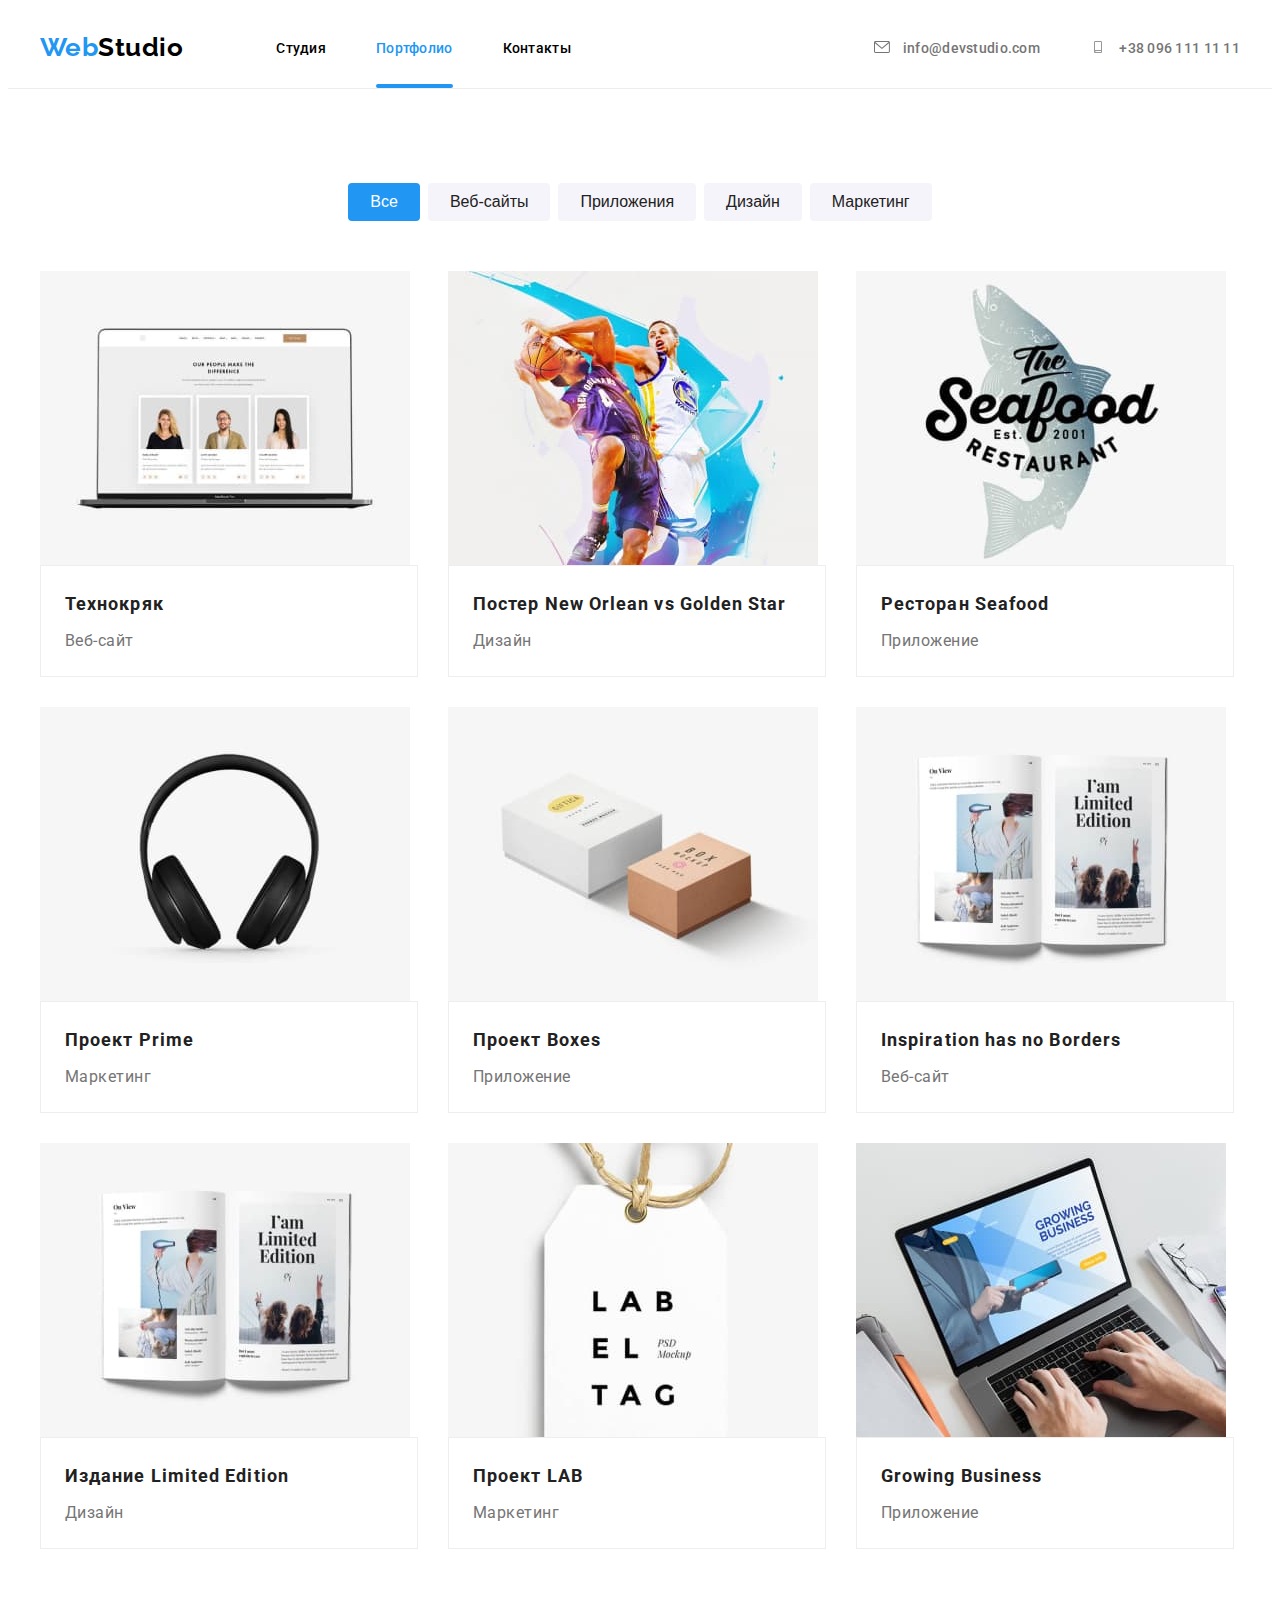
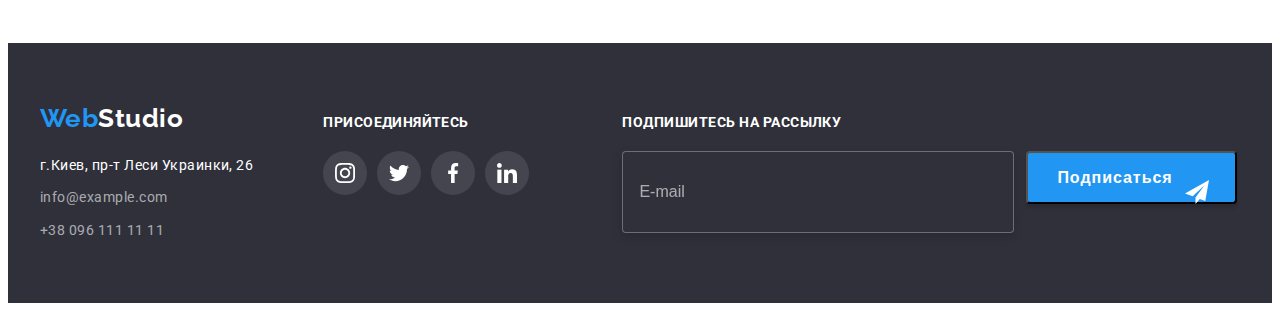
==== portfolio.html @ 76af25b6 "add files" ====
<!DOCTYPE html>
<html lang="ru">

<head>
    <meta charset="UTF-8">
    <meta http-equiv="X-UA-Compatible" content="IE=edge">
    <meta name="viewport" content="width=device-width, initial-scale=1.0">
    <title>Portfolio</title>
    <link rel="stylesheet" href="https://cdnjs.cloudflare.com/ajax/libs/modern-normalize/1.1.0/modern-normalize.min.css"
        integrity="sha512-wpPYUAdjBVSE4KJnH1VR1HeZfpl1ub8YT/NKx4PuQ5NmX2tKuGu6U/JRp5y+Y8XG2tV+wKQpNHVUX03MfMFn9Q=="
        crossorigin="anonymous" referrerpolicy="no-referrer" />
    <link rel="preconnect" href="https://fonts.gstatic.com">
    <link
        href="https://fonts.googleapis.com/css2?family=Raleway:wght@700&family=Roboto:wght@400;500;700;900&display=swap"
        rel="stylesheet">
    <link rel="stylesheet" href="./css/styles.css">
</head>

<body>
    <!--Header-->
    <header class="header-page">
        <div class="container header-container">
            <nav class="navigation">
                <div class="logo-box">
                    <a class="logo link" href="./index.html"><span class="logo-span-1">Web</span><span
                            class="logo-span-2">Studio</span>
                    </a>
                </div>
                <ul class="menu-nav list">
                    <li class="menu-item"><a class="menu-link link" href="./index.html">Студия</a></li>
                    <li class="menu-item"><a class="menu-link current link" href="./portfolio.html">Портфолио</a>
                    </li>
                    <li class="menu-item"><a class="menu-link link" href="">Контакты</a></li>
                </ul>
            </nav>
            <ul class="contact-info list">
                <li>
                    <a class="mail-link link" href="malto:info@devstudio.com">
                        <svg class="icon-contact" width="16" height="12">
                            <use href="./images/icons.svg#icon-envelope"></use>
                        </svg> info@devstudio.com
                    </a>
                </li>
                <li>
                    <a class="tel-link link" href="tel:+380961111111">
                        <svg class="icon-contact" width="16" height="12">
                            <use href="./images/icons.svg#icon-smartphone"></use>
                        </svg> +38 096 111 11 11
                    </a>
                </li>
            </ul>

        </div>

    </header>
    <main>
        <!--Hero-->
        <section class="filtr section">
            <div class="container">
            <h1 class="title-hidden">Заголовок</h1>
            <ul class="filters-list">
                <li class="item-filtr"> <button class="button-01 active" type="button">Все</button></li>
                <li class="item-filtr"> <button class="button-01" type="button">Веб-сайты</button></li>
                <li class="item-filtr"> <button class="button-01" type="button">Приложения</button></li>
                <li class="item-filtr"> <button class="button-01" type="button">Дизайн</button></li>
                <li class="item-filtr"> <button class="button-01" type="button">Маркетинг</button></li>
            </ul>
            
            <h2 class="title-hidden">Наши работы</h2>
            <ul class="box list">
                <li class="box-img shadow">
                    <a href="#" class="box-img-link link">
                        <div class="box-img-title">
                            <img src="./images/portfolio/portfolio-1.jpg" alt="comp" width="370" />
                            <p class="overlay">
                                Технокряк это современная площадка распространения коронавируса. Компании используют эту платформу для цифрового
                                шпионажа и атак на защищённые сервера конкурентов.
                            </p>
                        
                        </div>
                        <div class="works-desc">
                            <h3 class="portfolio-h3">Технокряк</h3>
                            <p class="portfolio-title">Веб-сайт</p>
                        </div>
                    </a>  
                </li>
            
                <li class="box-img shadow">
                    <a href="#" class="box-img-link link">
                        <div class="box-img-title">
                            <img src="./images/portfolio/portfolio-2.jpg" alt="basket" width="370" />
                            <p class="overlay">
                                Технокряк это современная площадка распространения коронавируса. Компании используют эту платформу для
                                цифрового
                                шпионажа и атак на защищённые сервера конкурентов.
                            </p>
                        </div>
                    <div class="works-desc">
                        <h3 class="portfolio-h3">Постер New Orlean vs Golden Star</h3>
                        <p class="portfolio-title">Дизайн</p>
                    </div>   
                </li>
            
                <li class="box-img shadow">
                    <a href="#" class="box-img-link link">
                        <div class="box-img-title">
                            <img src="./images/portfolio/portfolio-3.jpg" alt="fish" width="370" />
                            <p class="overlay">
                                Технокряк это современная площадка распространения коронавируса. Компании используют эту платформу для
                                цифрового
                                шпионажа и атак на защищённые сервера конкурентов.
                            </p>
                        </div>
                    <div class="works-desc">
                        <h3 class="portfolio-h3">Ресторан Seafood</h3>
                        <p class="portfolio-title">Приложение</p>
                    </div>
                </li>
            
                <li class="box-img shadow">
                    <a href="#" class="box-img-link link">
                        <div class="box-img-title">
                            <img src="./images/portfolio/portfolio-4.jpg" alt="naush" width="370" />
                            <p class="overlay">
                                Технокряк это современная площадка распространения коронавируса. Компании используют эту платформу для
                                цифрового
                                шпионажа и атак на защищённые сервера конкурентов.
                            </p>
                        </div>
                    <div class="works-desc">
                        <h3 class="portfolio-h3">Проект Prime</h3>
                        <p class="portfolio-title">Маркетинг</p>
                    </div>
                </li>
            
                <li class="box-img shadow">
                    <a href="#" class="box-img-link link">
                        <div class="box-img-title">
                            <img src="./images/portfolio/portfolio-5.jpg" alt="kub" width="370" />
                            <p class="overlay">
                                Технокряк это современная площадка распространения коронавируса. Компании используют эту платформу для
                                цифрового
                                шпионажа и атак на защищённые сервера конкурентов.
                            </p>
                        </div>
                    <div class="works-desc">
                        <h3 class="portfolio-h3">Проект Boxes</h3>
                        <p class="portfolio-title">Приложение</p>
                    </div>
                </li>
            
                <li class="box-img shadow">
                    <a href="#" class="box-img-link link">
                        <div class="box-img-title">
                            <img src="./images/portfolio/portfolio-6.jpg" alt="monitor" width="370" />
                            <p class="overlay">
                                Технокряк это современная площадка распространения коронавируса. Компании используют эту платформу для
                                цифрового
                                шпионажа и атак на защищённые сервера конкурентов.
                            </p>
                        </div>
                    <div class="works-desc">
                        <h3 class="portfolio-h3">Inspiration has no Borders</h3>
                        <p class="portfolio-title">Веб-сайт</p>
                    </div>
                </li>
            
                <li class="box-img shadow">
                    <a href="#" class="box-img-link link">
                        <div class="box-img-title">
                            <img src="./images/portfolio/portfolio-7.jpg" alt="magaz" width="370" />
                            <p class="overlay">
                                Технокряк это современная площадка распространения коронавируса. Компании используют эту платформу для
                                цифрового
                                шпионажа и атак на защищённые сервера конкурентов.
                            </p>
                        </div>
                    <div class="works-desc">
                        <h3 class="portfolio-h3">Издание Limited Edition</h3>
                        <p class="portfolio-title">Дизайн</p>
                    </div>
                </li>
            
                <li class="box-img shadow">
                    <a href="#" class="box-img-link link">
                        <div class="box-img-title">
                            <img src="./images/portfolio/portfolio-8.jpg" alt="maket" width="370" />
                            <p class="overlay">
                                Технокряк это современная площадка распространения коронавируса. Компании используют эту платформу для
                                цифрового
                                шпионажа и атак на защищённые сервера конкурентов.
                            </p>
                        </div>
                    <div class="works-desc">
                        <h3 class="portfolio-h3">Проект LAB</h3>
                        <p class="portfolio-title">Маркетинг</p>
                    </div>
                </li>
            
                <li class="box-img shadow">
                    <a href="#" class="box-img-link link">
                        <div class="box-img-title">
                            <img src="./images/portfolio/portfolio-9.jpg" alt="lap" width="370" />
                            <p class="overlay">
                                Технокряк это современная площадка распространения коронавируса. Компании используют эту платформу для
                                цифрового
                                шпионажа и атак на защищённые сервера конкурентов.
                            </p>
                        </div>
                    <div class="works-desc">
                        <h3 class="portfolio-h3">Growing Business</h3>
                        <p class="portfolio-title">Приложение</p>
                    </div>
                </li>
            </ul>
            </div>
          
        </section>
    </main>

    <!--FOOTER-->
    <footer class="footer-section">
        <div class="container footer-container">
            <div>
                <a class="logo link item" href="./index.html"><span class="logo-span-1">Web</span><span
                        class="logo-span-2">Studio</span></a>
                <address>
                    <ul class="footer-list list">
                        <li class="footer-info">
                            <a class="footer-google link" href="https://goo.gl/maps/YtjoSNWfrwEWa8k86" target="blank"
                                rel="noopener norefferer">г.Киев, пр-т Леси Украинки, 26</a>
                        </li>
                        <li class="footer-info">
                            <a class="footer-link link" href="malto:info@example.com">info@example.com</a>
                        </li>
                        <li class="footer-info">
                            <a class="footer-link link" href="tel:+380961111111">+38 096 111 11 11</a>
                        </li>
                    </ul>
                </address>
            </div>
            <div class="footer-social">
                <h3 class="footer-title">Присоединяйтесь</h3>
                <ul class="footer-social-list list">
                    <li class="footer-social-item">
                        <a class="footer-social-link" href="#">
                            <svg class="footer-social-icon">
                                <use href="./images/icons.svg#icon-instagram"></use>
                            </svg>
                        </a>
                    </li>
                    <li class="footer-social-item">
                        <a class="footer-social-link" href="#">
                            <svg class="footer-social-icon">
                                <use href="./images/icons.svg#icon-twitter"></use>
                            </svg>
                        </a>
                    </li>
                    <li class="footer-social-item">
                        <a class="footer-social-link" href="#">
                            <svg class="footer-social-icon">
                                <use href="./images/icons.svg#icon-facebook"></use>
                            </svg>
                        </a>
                    </li>
                    <li class="footer-social-item">
                        <a class="footer-social-link" href="#">
                            <svg class="footer-social-icon">
                                <use href="./images/icons.svg#icon-linkedin"></use>
                            </svg>
                        </a>
                    </li>
            
                </ul>
            
            </div>

            <div class="footer-subscribe-form">
                <p class="footer-title-head">Подпишитесь на рассылку</p>
                <form class="subscribe-form">
                    <input class="subscribe-field" type="email" name="subscribe-email" placeholder="E-mail" />
                    <span class="subscribe-box-wrapper">
                        <button type="submit" class="subscribe-button">Подписаться</button>
                        <svg class="subscribe-icon">
                            <use href="./images/icons.svg#icon-send"></use>
                        </svg>
                    </span>
                </form>
            </div>

        </div>
        
    </footer>

</body>

</html>
---- css/styles.css ----
:root {
  --main-color: #000000;
  --second-text-color: #2196f3;
  --title-color: #212121;
  --second-title-color: #ffffff;
  --bg-color: #2f303a;
  --text-about: #757575;
  --card-set-gap: 30px;

  --primary-font-family: Roboto, sans-serif;
}
body {
  letter-spacing: 0.03em;
  font-family: var(--primary-font-family);
}

h1,
h2,
h3,
h4,
h5,
h6,
p {
  margin-top: 0;
  margin-bottom: 0;
}
ul,
ol {
  margin-top: 0;
  margin-bottom: 0;
  padding-left: 0;
}
img {
  display: block;
}
.link {
  text-decoration: none;
}

.list {
  list-style: none;
}
.section {
  padding-top: 94px;
  padding-bottom: 94px;
}
.title-hidden {
  display: none;
}

.visually-hidden {
  position: absolute !important;
  clip: rect(1px 1px 1px 1px); /* IE6, IE7 */
  clip: rect(1px, 1px, 1px, 1px);
  padding: 0 !important;
  border: 0 !important;
  height: 1px !important;
  width: 1px !important;
  overflow: hidden;
}
/*========HEDER======== */
.header-page {
  border-bottom: 1px solid #ececec;
  padding-top: 24px;
  padding-bottom: 25px;
}
.container {
  margin-left: auto;
  margin-right: auto;
  width: 1200px;
  padding-left: 15px;
  padding-right: 15px;
}

.header-container {
  display: flex;
  align-items: center;
}
.navigation {
  display: flex;
  align-items: center;
}
.menu-nav {
  display: flex;
  align-items: center;
  padding: 0;
  margin: 0;
}
.menu-nav .menu-item:not(:last-child) {
  margin-right: 50px;
}

.contact-info {
  display: flex;
  margin-left: auto;
  align-items: center;
}
.logo-box {
  margin-right: 93px;
}
.logo {
  display: block;

  font-family: Raleway;
  font-style: normal;
  font-weight: bold;
  font-size: 26px;
  line-height: 1.19;
  color: var(--second-text-color);
}
.logo-span-1 {
  color: var(--second-text-color);
}
.logo-span-2 {
  color: var(--main-color);
}
.footer-section .logo-span-2 {
  color: var(--second-title-color);
  margin-bottom: 20px;
}
.menu-link {
  position: relative;
  font-weight: 500;
  font-size: 14px;
  line-height: 1.14;
  letter-spacing: 0.02em;
  color: var(--main-color);
  padding: 32px 0;

  transition-property: color;
  transition-duration: 250ms;
  transition-timing-function: cubic-bezier(0.4, 0, 0.2, 1);
}
.menu-link::after {
  content: '';
  position: absolute;
  display: block;
  width: 100%;
  height: 4px;
  bottom: 0;
  border-radius: 2px;
  background-color: var(--second-text-color);
  transform: scaleX(0);
}
.current {
  color: var(--second-text-color);
}
.menu-link.current::after {
  transform: scaleX(1);
}

.menu-link:hover::after,
.menu-link:focus::after {
  transform: scaleX(1);
}
.menu-link:hover,
.menu-link:focus {
  color: var(--second-text-color);
}

.mail-link {
  margin-left: auto;
  margin-right: 50px;

  font-weight: 500;
  font-size: 14px;
  line-height: 1.14;
  letter-spacing: 0.02em;
  color: var(--text-about);

  transition-property: color;
  transition-duration: 250ms;
  transition-timing-function: cubic-bezier(0.4, 0, 0.2, 1);
}

.mail-link:hover,
.mail-link:focus {
  color: var(--second-text-color);
}

.tel-link {
  font-weight: 500;
  font-size: 14px;
  line-height: 1.14;
  letter-spacing: 0.02em;
  color: var(--text-about);

  transition-property: color;
  transition-duration: 250ms;
  transition-timing-function: cubic-bezier(0.4, 0, 0.2, 1);
}

.tel-link:hover,
.tel-link:focus {
  color: var(--second-text-color);
}
.icon-contact {
  margin-right: 10px;
  fill: var(--text-about);

  transition-property: fill;
  transition-duration: 250ms;
  transition-timing-function: cubic-bezier(0.4, 0, 0.2, 1);
}

.mail-link:hover .icon-contact,
.mail-link:focus .icon-contact {
  fill: var(--second-text-color);
}
.tel-link:hover .icon-contact,
.tel-link:focus .icon-contact {
  fill: var(--second-text-color);
}
/*===========HERO========== */
.hero-background {
  background-position: center;
  background-size: cover;
  max-width: 1600px;
  align-items: center;
  text-align: center;
  margin: 0 auto;
  padding-top: 200px;
  padding-bottom: 200px;

  background: var(--bg-color);

  background-image: linear-gradient(rgba(47, 48, 58, 0.4), rgba(47, 48, 58, 0.4)),
    url('../images/hero/bg.jpg');
}

.main-title {
  margin-top: 0;
  margin-bottom: 30px;

  color: var(--second-title-color);
  text-transform: uppercase;
  font-size: 44px;
  font-weight: 900;
  letter-spacing: 0.06em;
  line-height: 1.36;
}

.modal-btn {
  font-style: normal;
  font-weight: bold;
  font-size: 16px;
  line-height: 1.63;
  cursor: pointer;
  color: var(--second-title-color);
  background-color: var(--second-text-color);
  border-radius: 4px;
  border: 0px;
  font-weight: 500;
  padding: 10px 32px;
  border-width: 1px;

  transition-property: background-color;
  transition-duration: 250ms;
  transition-timing-function: cubic-bezier(0.4, 0, 0.2, 1);
}

.modal-btn:hover,
.modal-btn:focus {
  background-color: #188ce8;
}
/*===========END==HERO========== */

/*======ABOUT=US=====*/
.advantages-section {
  line-height: 1.71;
  margin-bottom: 0px;
  padding-bottom: 47px;
}

.advantage-list {
  display: flex;
}
.advantage-item {
  margin-right: 30px;
  flex-basis: calc((100% - 90px) / 4);
}
.advantag-item:last-child {
  margin-right: 0px;
}
.advantage-box {
  width: 270px;
  height: 120px;
  display: flex;
  justify-content: center;
  align-items: center;
  margin-bottom: 30px;
  background-color: #f5f4fa;
}
.advantage-icon {
  width: 70px;
  height: 70px;
}

.advantage-01 {
  margin-bottom: 10px;

  font-style: normal;
  font-weight: bold;
  font-size: 14px;
  line-height: 1.14;
  text-transform: uppercase;
  color: var(--title-color);
}
.advantage-001 {
  font-style: normal;
  font-weight: normal;
  font-size: 14px;
  line-height: 1.71;
  color: var(--text-about);
}
/*======END ABOUT US=====*/
/*======WHAT WE DO====*/
.workplace {
  text-align: center;
  padding-top: 47px;
}
.title-desc {
  margin-top: 0;
  margin-bottom: 50px;

  font-style: normal;
  font-weight: bold;
  font-size: 36px;
  line-height: 1.16;
  text-align: center;
  color: var(--title-color);
}
.work-list {
  display: flex;
  flex-wrap: wrap;
  margin-right: calc(-1 * var(--card-set-gap));
}
.what-we-do-item {
  flex-basis: calc(100% / 3 - var(--card-set-gap));
  margin-right: var(--card-set-gap);
}
.what-we-do-item:not(:last-of-type) {
  margin-right: 30px;
}
.images {
  display: block;
}
.work-pictures {
  position: relative;
}
.pictures-title {
  position: absolute;
  bottom: 0;
  left: 0;
  right: 0;
  padding: 27px 0px;

  text-transform: uppercase;
  font-size: 14px;
  font-weight: 700;
  line-height: 1.14;
  letter-spacing: 0.03em;
  text-align: center;
  color: var(--second-title-color);
  background-color: rgba(47, 48, 58, 0.8);
}

/*====== END WHAT WE DO ====*/
/*====== TEAM ======*/
.team {
  font-size: 16px;
  line-height: 1.19;
  text-align: center;

  background-color: #f5f4fa;
}
.regular-title {
  display: flex;
  flex-wrap: wrap;
  margin-left: -30px;
  margin-top: -30px;
}
.frame {
  margin-left: 30px;
  margin-top: 30px;
  flex-basis: calc((100% - 120px) / 4);

  box-shadow: 0px 1px 3px rgba(0, 0, 0, 0.12), 0px 1px 1px rgba(0, 0, 0, 0.14),
    0px 2px 1px rgba(0, 0, 0, 0.2);
  border-radius: 0px 0px 4px 4px;
  background-color: var(--second-title-color);
}
.person {
  padding-top: 30px;
  padding-bottom: 30px;

  color: var(--text-about);

  padding-left: 32px;
  padding-right: 32px;
}
.name-person {
  font-style: normal;
  font-weight: 500;
  font-size: 16px;
  line-height: 1.18;
  color: var(--title-color);
  margin-bottom: 10px;
}
.about-person {
  font-style: normal;
  font-weight: normal;
  font-size: 16px;
  line-height: 1.18;
  color: var(--text-about);

  margin-bottom: 16px;
}
.social-list {
  display: flex;
  justify-content: space-between;
}
.social-list-icon {
  width: 20px;
  height: 20px;
  fill: #afb1b8;

  transition-property: fill;
  transition-duration: 250ms;
  transition-timing-function: cubic-bezier(0.4, 0, 0.2, 1);
}
.social-list-link {
  display: flex;
  align-items: center;
  justify-content: center;
  width: 44px;
  height: 44px;
  border-radius: 50%;
  background-color: var(--second-title-color);

  transition-property: fill, background-color;
  transition-duration: 250ms;
  transition-timing-function: cubic-bezier(0.4, 0, 0.2, 1);
}

.social-list-link:hover,
.social-list-link:focus {
  fill: var(--second-text-color);
  background-color: var(--second-text-color);
}
.social-list-link:focus .social-list-icon,
.social-list-link:hover .social-list-icon {
  fill: var(--second-title-color);
}
/*=====CLIENTS=======*/

.cliens-section {
  text-align: center;
  margin-bottom: 50px;
}
.clients-list {
  display: flex;
  justify-content: space-between;
}
.clients-link {
  display: flex;
  justify-content: center;
  align-items: center;
  width: 170px;
  height: 92px;

  border: 1px solid #afb1b8;
  border-radius: 4px;

  transition-property: border-color;
  transition-duration: 250ms;
  transition-timing-function: cubic-bezier(0.4, 0, 0.2, 1);
}
.clients-icon {
  fill: #afb1b8;
  transition-property: fill;
  transition-duration: 250ms;
  transition-timing-function: cubic-bezier(0.4, 0, 0.2, 1);
}
.clients-link:focus,
.clients-link:hover {
  border-color: var(--second-text-color);
}

.clients-link:hover .clients-icon,
.clients-link:focus .clients-icon {
  fill: var(--second-text-color);
}
/*======== FOOTER ========*/

.footer-section {
  background: var(--bg-color);
  padding-top: 60px;
  padding-bottom: 60px;
}
.footer-info:not(:last-child) {
  margin-bottom: 9px;
}
.item {
  margin-bottom: 20px;
}
.footer-google {
  font-style: normal;
  font-weight: normal;
  font-size: 14px;
  line-height: 1.71;
  color: var(--second-title-color);
  text-decoration: none;
}
.footer-link {
  font-style: normal;
  font-weight: normal;
  font-size: 14px;
  line-height: 1.71;
  text-decoration: none;
  color: rgba(255, 255, 255, 0.6);
  text-decoration: none;
}
.footer-container {
  display: flex;
  justify-content: flex-start;
}
.footer-social {
  margin-left: 70px;
  padding-top: 12px;
}
.footer-title {
  color: var(--second-title-color);
  letter-spacing: 0.03em;
  text-transform: uppercase;
  font-weight: 700;
  font-size: 14px;
  line-height: 1.14;

  margin-bottom: 20px;
}
.footer-social-list {
  display: flex;
  justify-content: space-between;
}
.footer-social-item:not(:last-child) {
  margin-right: 10px;
}
.footer-social-link {
  display: flex;
  align-items: center;
  justify-content: center;

  width: 44px;
  height: 44px;

  background-color: rgba(255, 255, 255, 0.1);
  border-radius: 100%;

  transition-property: background-color;
  transition-duration: 250ms;
  transition-timing-function: cubic-bezier(0.4, 0, 0.2, 1);
}
.footer-social-icon {
  width: 20px;
  height: 20px;
  fill: var(--second-title-color);
}
.footer-social-link:focus,
.footer-social-link:hover {
  background-color: var(--second-text-color);
}
/*======= END FOOTER =====*/

/*=========== HERO ========= */
ul {
  list-style: none;
}
li {
  list-style: none;
}
.container {
  width: 1200px;
  padding-left: 15px;
  padding-right: 15px;
  margin-left: auto;
  margin-right: auto;
}

/* =========== FILTER =========== */
.filters-list {
  display: flex;
  justify-content: center;
  margin-bottom: 50px;
}

.item-filtr:not(:last-child) {
  margin-right: 8px;
}

.button-01 {
  padding: 6px 22px;

  background-color: #f5f4fa;
  border-radius: 4px;
  border: 0px;

  font-style: normal;
  font-weight: 500;
  font-size: 16px;
  line-height: 1.62;
  color: var(--title-color);
  cursor: pointer;

  transition-property: color, background-color, box-shadow;
  transition-duration: 250ms;
  transition-timing-function: cubic-bezier(0.4, 0, 0.2, 1);
}
.active {
  background: var(--second-text-color);
  color: var(--second-title-color);
}
.button-01:hover,
.button-01:focus {
  color: var(--second-title-color);
  background-color: var(--second-text-color);

  box-shadow: 0px 2px 2px 0 rgba(0, 0, 0, 0.12), 0px 1px 2px 0 rgba(0, 0, 0, 0.08),
    0px 3px 1px 0 rgba(0, 0, 0, 0.1);
}
.box {
  display: flex;
  flex-wrap: wrap;

  padding-left: 0px;
  margin-left: -30px;
  margin-top: -30px;
}

.box-img {
  margin-left: 30px;
  margin-top: 30px;
  flex-basis: calc((100% - 96px) / 3);
  /*top: 262px;*/
  background: url(portfolio1.jpg);
}

.box-img-link {
  display: block;
}

.box-img-title {
  position: relative;
  overflow: hidden;
}

.box-img-link:hover .overlay,
.box-img-link:focus .overlay {
  transform: translateY(0%);
}
.overlay {
  position: absolute;
  top: 0;
  left: 0;
  width: 100%;
  height: 100%;
  font-size: 18px;
  line-height: 28px;
  background-color: var(--second-text-color);
  color: var(--second-title-color);
  padding: 63px 24px;

  transform: translateY(100%);
  transition-property: transform;
  transition-duration: 250ms;
  transition-timing-function: cubic-bezier(0.4, 0, 0.2, 1);
}
.shadow:hover,
.shadow:focus {
  box-shadow: 1px 4px 6px 0 rgba(0, 0, 0, 0.16), 0 4px 4px 0 rgba(0, 0, 0, 0.06),
    0 1px 1px 0 rgba(0, 0, 0, 0.12);
}
.works-desc {
  padding: 20px 24px;
  border: 1px solid #eeeeee;
}
.portfolio-h3 {
  margin-bottom: 4px;

  font-style: normal;
  font-weight: bold;
  font-size: 18px;
  line-height: 2;
  letter-spacing: 0.06em;
  color: var(--title-color);
}
.portfolio-title {
  font-style: normal;
  font-weight: normal;
  font-size: 16px;
  line-height: 1.87;
  color: var(--text-about);
}
/* ====== MODAL ====*/
.backdrop {
  position: fixed;
  top: 0;
  left: 0;
  width: 100vw;
  height: 100vh;
  background-color: rgba(0, 0, 0, 0.2);
  transition: opacity 250ms linear, visibility 250ms linear;
}
.modal {
  position: absolute;
  left: 50%;
  top: 50%;
  width: 528px;
  height: 580px;
  padding: 40px;
  background-color: var(--second-title-color);
  transform: translate(-50%, -50%);

  border-radius: 4px;
  box-shadow: 1px 4px 6px 0 rgba(0, 0, 0, 0.16), 0 4px 4px 0 rgba(0, 0, 0, 0.06),
    0 1px 1px 0 rgba(0, 0, 0, 0.12);
}
.close-btn {
  position: absolute;
  top: 8px;
  right: 8px;
  width: 30px;
  height: 30px;
  border-radius: 50%;
  border: 1px solid rgba(0, 0, 0, 0.1);
  background-color: transparent;
  box-shadow: 0 4px 4px 0 rgba(0, 0, 0, 0.25);
  cursor: pointer;
  padding: 0px;

  transition-property: border-color, box-shadow;
  transition-duration: 250ms;
  transition-timing-function: cubic-bezier(0.4, 0, 0.2, 1);
}
.close-btn:hover {
  border-color: var(--title-color);
  box-shadow: 0 0px 0px 0 rgba(0, 0, 0, 0);
}
.is-hidden {
  opacity: 0;
  visibility: hidden;
  pointer-events: none;
}

/* ====== MODAL FORMS ====*/
.modal-form {
  display: flex;
  flex-direction: column;
}
.modal-for-head {
  font-size: 20px;
  font-weight: 700;
  text-align: center;
  margin-bottom: 12px;
}
.modal-form-field {
  position: relative;
  font-size: 12px;
  font-weight: 400;
  margin-bottom: 10px;
}
.modal-form-wrapper {
  display: block;
  position: relative;
  margin-top: 4px;
}
.modal-form-input {
  width: 100%;
  height: 40px;
  border: 1px solid rgba(33, 33, 33, 0.2);
  border-radius: 4px;
  padding-left: 42px;

  transition-property: border-color;
  transition-duration: 250ms;
  transition-timing-function: cubic-bezier(0.4, 0, 0.2, 1);
}
.modal-form-input:focus {
  outline: none;
  border-color: var(--second-text-color);
}
.modal-form-icon {
  position: absolute;
  display: block;
  top: 50%;
  transform: translateY(-50%);
  left: 12px;
  width: 18px;
  height: 18px;
  background-color: var(--second-title-color);

  transition-property: fill;
  transition-duration: 250ms;
  transition-timing-function: cubic-bezier(0.4, 0, 0.2, 1);
}
.modal-form-input:focus + .modal-form-icon {
  fill: var(--second-text-color);
}
.modal-form-message {
  width: 100%;
  height: 120px;
  margin-top: 4px;
  border: 1px solid rgba(33, 33, 33, 0.2);
  border-radius: 4px;
  padding: 12px 16px;
  resize: none;

  transition: border-color 250ms cubic-bezier(0.4, 0, 0.2, 1);
}
.modal-form-message:focus {
  outline: none;
  border-color: var(--second-text-color);
}
.modal-form-message::placeholder {
  color: rgba(117, 117, 117, 0.5);
}
.modal-form-checkbox-label {
  display: flex;
  align-items: center;
  font-size: 14px;
  line-height: 24px;
  letter-spacing: 0.03em;
  color: var(--text-about);
  margin-bottom: 30px;
}

.modal-form-checkbox-label::before {
  display: block;
  content: '';
  width: 16px;
  height: 15px;
  border-radius: 2px;
  border: 1px solid;
  cursor: pointer;
  margin-right: 7px;
}
.modal-form-checkbox:checked + .modal-form-checkbox-label::before {
  background-image: url('../images/checkbox/icon_check.jpg');
  background-position: 50% 50%;
}
.modal-form-checkbox:focus + .modal-form-checkbox-label::before {
  outline: 2px solid;
}
.modal-form-label-link {
  color: var(--second-text-color);
}
.modal-form-label-link:focus {
  outline: 1px solid var(--second-text-color);
}

.modal-form-button {
  display: flex;
  align-items: center;
  text-align: center;
  font-weight: 700;
  letter-spacing: 0.06em;
  font-size: 16px;
  line-height: 1.87;
  cursor: pointer;
  color: var(--second-title-color);
  background-color: var(--second-text-color);
  border-radius: 4px;
  border-width: 0px;
  box-shadow: 0px 4px 4px rgba(0, 0, 0, 0.15);

  margin: 0 auto;
  padding: 10px 55px;
}

.modal-form-button:hover,
.modal-form-button:focus {
  background-color: #188ce8;
}
/* ====== FOOTER SUSCRIBE ====*/

.footer-subscribe-form {
  margin-left: 93px;
  padding-top: 12px;
}
.footer-title-head {
  font-weight: 700;
  font-size: 14px;
  line-height: 1.14;
  text-transform: uppercase;
  color: var(--second-title-color);
  margin-bottom: 20px;
}
.subscribe-form {
  display: flex;
}
.subscribe-field {
  display: block;
  width: 358px;
  height: 50px;
  border: 1px solid rgba(255, 255, 255, 0.3);
  filter: drop-shadow(0px 4px 4px rgba(0, 0, 0, 0.15));
  border-radius: 4px;
  background-color: var(--bg-color);
  font-size: 16px;
  line-height: 1.25;

  color: var(--second-title-color);

  margin-right: 12px;
  padding: 15px 16px;
}
.subscribe-field::placeholder {
  color: rgba(255, 255, 255, 0.6);
  font-size: 16px;
  line-height: 1.25;
}
.subscribe-button {
  padding: 10px 62px 10px 29px;
  font-weight: 700;
  font-size: 16px;
  line-height: 1.87;
  letter-spacing: 0.06em;
  color: var(--second-title-color);

  background-color: var(--second-text-color);
  box-shadow: 0px 4px 4px rgba(0, 0, 0, 0.15);
  border-radius: 4px;
  cursor: pointer;
  transition: background-color, box-shadow, color 250ms cubic-bezier(0.4, 0, 0.2, 1);
}
.subscribe-button:hover,
.subscribe-button:focus {
  background-color: #188ce8;
}
.subscribe-box-wrapper {
  position: relative;
}
.subscribe-icon {
  position: absolute;
  width: 24px;
  height: 24px;
  top: 50%;
  transform: translateY(-50%);
  right: 28px;
  fill: var(--second-title-color);
}
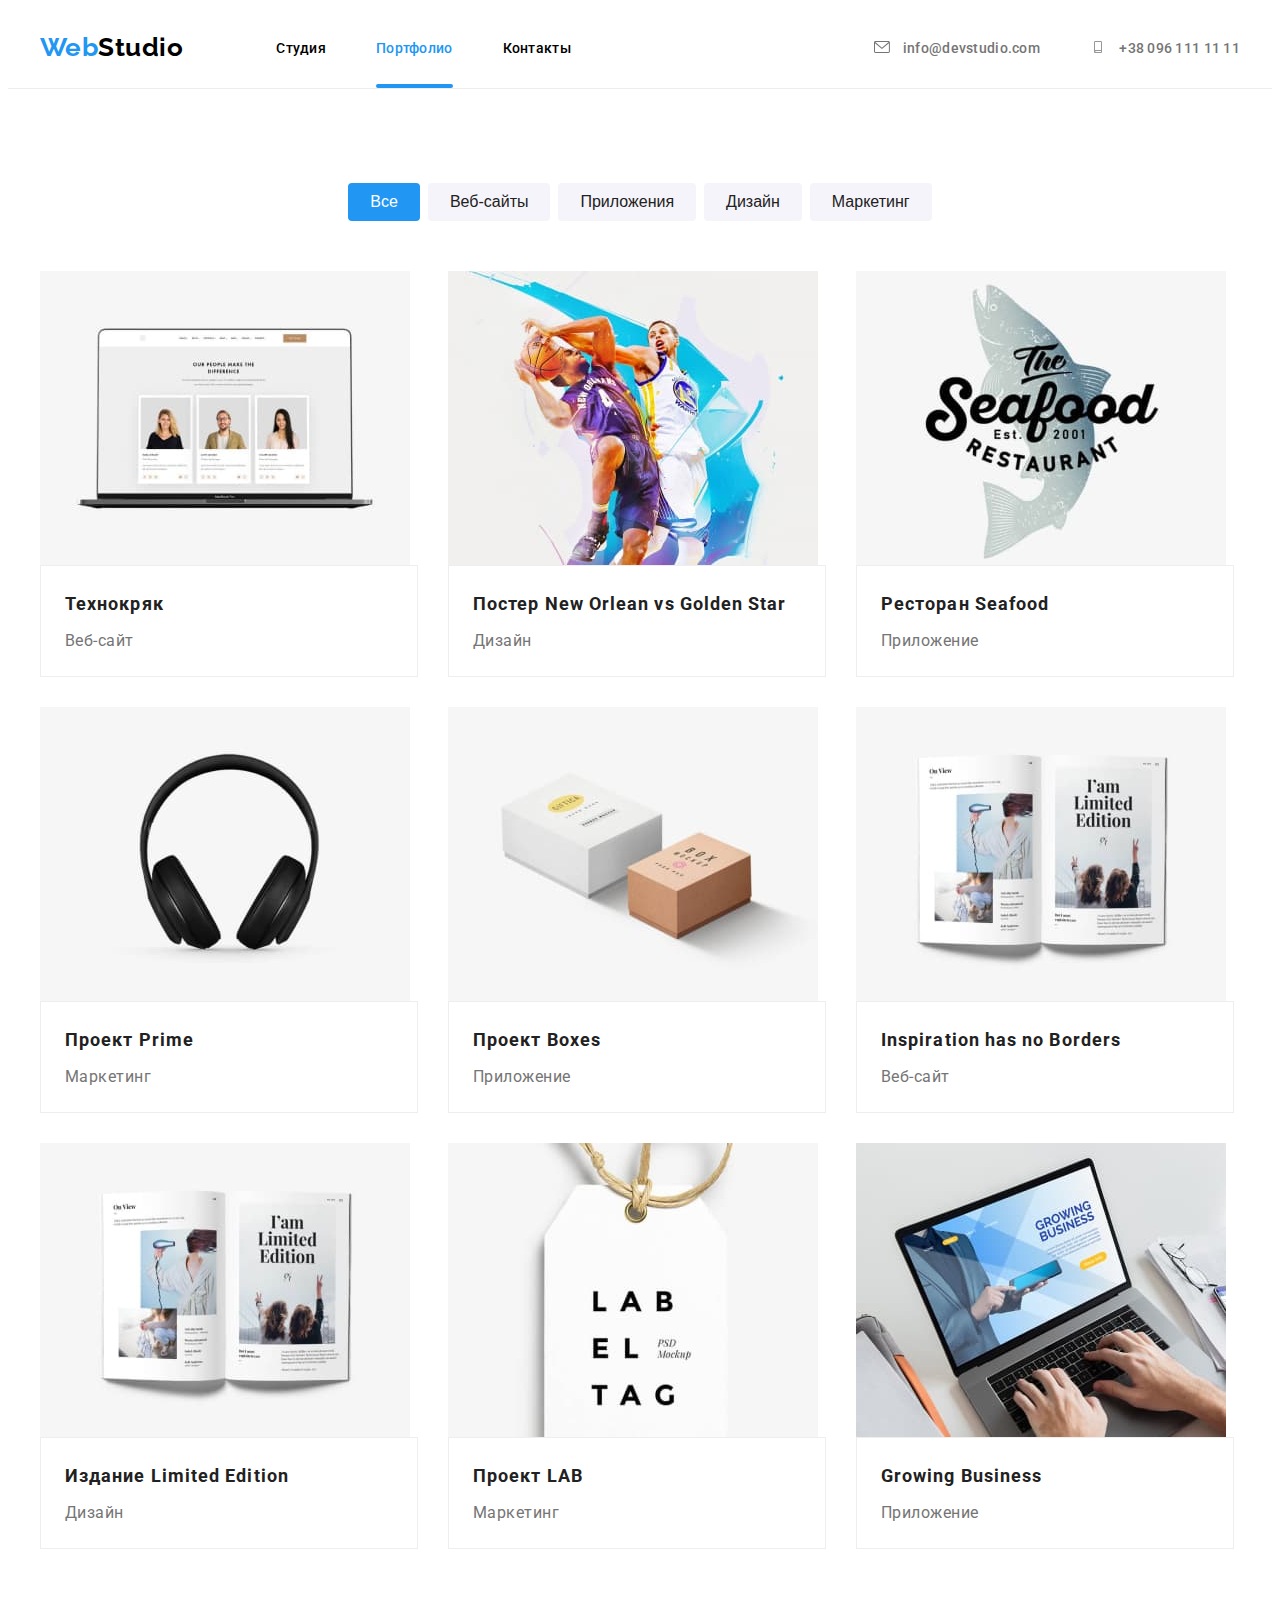
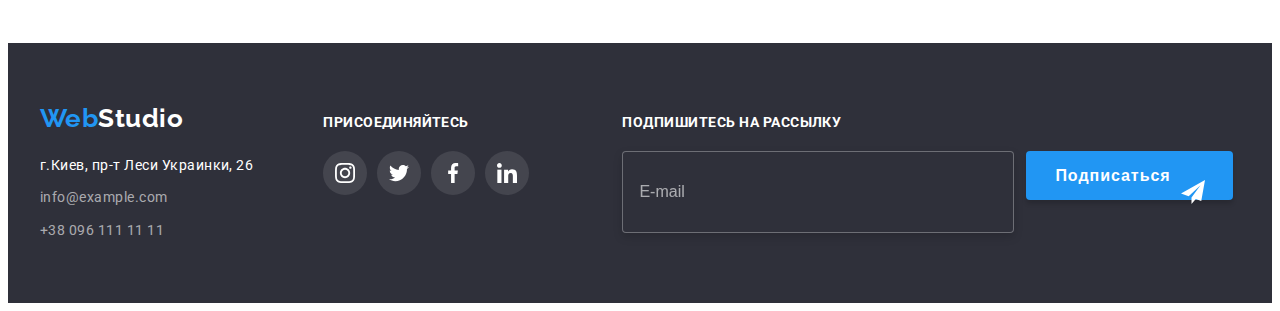
==== commit 78b53b71: "Подключает main.css" ====
--- a/portfolio.html
+++ b/portfolio.html
@@ -13,7 +13,7 @@
     <link
         href="https://fonts.googleapis.com/css2?family=Raleway:wght@700&family=Roboto:wght@400;500;700;900&display=swap"
         rel="stylesheet">
-    <link rel="stylesheet" href="./css/styles.css">
+    <link rel="stylesheet" href="./css/main.min.css">
 </head>
 
 <body>
--- a/css/main.min.css
+++ b/css/main.min.css
@@ -0,0 +1,2 @@
+:root{--main-color: #000000;--second-text-color: #2196f3;--title-color: #212121;--second-title-color: #ffffff;--bg-color: #2f303a;--text-about: #757575;--card-set-gap: 30px;--primary-font-family: Roboto, sans-serif}.visually-hidden{position:absolute !important;clip:rect(1px 1px 1px 1px);clip:rect(1px, 1px, 1px, 1px);padding:0 !important;border:0 !important;height:1px !important;width:1px !important;overflow:hidden}body{letter-spacing:0.03em;font-family:var(--primary-font-family)}h1,h2,h3,h4,h5,h6,p{margin-top:0;margin-bottom:0}ul,ol{margin-top:0;margin-bottom:0;padding-left:0}img{display:block}.link{text-decoration:none}.list{list-style:none}.section{padding-top:94px;padding-bottom:94px}.title-hidden{display:none}ul{list-style:none}li{list-style:none}.container{width:1200px;padding-left:15px;padding-right:15px;margin-left:auto;margin-right:auto}.modal-btn{font-style:normal;font-weight:bold;font-size:16px;line-height:1.63;cursor:pointer;color:var(--second-title-color);background-color:var(--second-text-color);border-radius:4px;border:0px;font-weight:500;padding:10px 32px;border-width:1px;transition-property:background-color;transition-duration:250ms;transition-timing-function:cubic-bezier(0.4, 0, 0.2, 1)}.modal-btn:hover,.modal-btn:focus{background-color:#188ce8}.menu-link{position:relative;font-weight:500;font-size:14px;line-height:1.14;letter-spacing:0.02em;color:var(--main-color);padding:32px 0;transition-property:color;transition-duration:250ms;transition-timing-function:cubic-bezier(0.4, 0, 0.2, 1)}.menu-link::after{content:'';position:absolute;display:block;width:100%;height:4px;bottom:0;border-radius:2px;background-color:var(--second-text-color);transform:scaleX(0)}.current{color:var(--second-text-color)}.menu-link.current::after{transform:scaleX(1)}.menu-link:hover::after,.menu-link:focus::after{transform:scaleX(1)}.menu-link:hover,.menu-link:focus{color:var(--second-text-color)}.mail-link{margin-left:auto;margin-right:50px;font-weight:500;font-size:14px;line-height:1.14;letter-spacing:0.02em;color:var(--text-about);transition-property:color;transition-duration:250ms;transition-timing-function:cubic-bezier(0.4, 0, 0.2, 1)}.mail-link:hover,.mail-link:focus{color:var(--second-text-color)}.tel-link{font-weight:500;font-size:14px;line-height:1.14;letter-spacing:0.02em;color:var(--text-about);transition-property:color;transition-duration:250ms;transition-timing-function:cubic-bezier(0.4, 0, 0.2, 1)}.tel-link:hover,.tel-link:focus{color:var(--second-text-color)}.icon-contact{margin-right:10px;fill:var(--text-about);transition-property:fill;transition-duration:250ms;transition-timing-function:cubic-bezier(0.4, 0, 0.2, 1)}.mail-link:hover .icon-contact,.mail-link:focus .icon-contact{fill:var(--second-text-color)}.tel-link:hover .icon-contact,.tel-link:focus .icon-contact{fill:var(--second-text-color)}.backdrop{position:fixed;top:0;left:0;width:100vw;height:100vh;background-color:rgba(0,0,0,0.2);transition:opacity 250ms linear, visibility 250ms linear}.is-hidden{opacity:0;visibility:hidden;pointer-events:none}.modal{position:absolute;left:50%;top:50%;width:528px;height:580px;padding:40px;background-color:var(--second-title-color);transform:translate(-50%, -50%);border-radius:4px;box-shadow:1px 4px 6px 0 rgba(0,0,0,0.16),0 4px 4px 0 rgba(0,0,0,0.06),0 1px 1px 0 rgba(0,0,0,0.12)}.close-btn{position:absolute;top:8px;right:8px;width:30px;height:30px;border-radius:50%;border:1px solid rgba(0,0,0,0.1);background-color:transparent;cursor:pointer;padding:0px;transition-property:fill;transition-duration:250ms;transition-timing-function:cubic-bezier(0.4, 0, 0.2, 1)}.close-btn:hover{fill:var(--second-text-color)}.modal-form{display:flex;flex-direction:column}.modal-for-head{font-size:20px;font-weight:700;text-align:center;margin-bottom:12px}.modal-form-field{position:relative;font-size:12px;font-weight:400;margin-bottom:10px}.modal-form-wrapper{display:block;position:relative;margin-top:4px}.modal-form-input{width:100%;height:40px;line-height:1.16;letter-spacing:0.01;border:1px solid rgba(33,33,33,0.2);border-radius:4px;padding-left:42px;color:var(--text-about);transition-property:border-color;transition-duration:250ms;transition-timing-function:cubic-bezier(0.4, 0, 0.2, 1)}.modal-form-input:focus{outline:none;border-color:var(--second-text-color)}.modal-form-icon{position:absolute;display:block;top:50%;transform:translateY(-50%);left:12px;width:18px;height:18px;background-color:var(--second-title-color);transition-property:fill;transition-duration:250ms;transition-timing-function:cubic-bezier(0.4, 0, 0.2, 1)}.modal-form-input:focus+.modal-form-icon{fill:var(--second-text-color)}.modal-form-message{width:100%;height:120px;margin-top:4px;border:1px solid rgba(33,33,33,0.2);border-radius:4px;padding:12px 16px;resize:none;transition:border-color 250ms cubic-bezier(0.4, 0, 0.2, 1)}.modal-form-message:focus{outline:none;border-color:var(--second-text-color)}.modal-form-message::placeholder{color:rgba(117,117,117,0.5)}.modal-form-checkbox-label{display:flex;align-items:center;font-size:14px;line-height:24px;letter-spacing:0.03em;color:var(--text-about);margin-bottom:30px}.modal-form-checkbox-label::before{display:block;content:'';width:16px;height:15px;border-radius:2px;border:1px solid;cursor:pointer;margin-right:7px}.modal-form-checkbox:checked+.modal-form-checkbox-label::before{background-image:url("../images/checkbox/icon_check.jpg");background-position:50% 50%}.modal-form-checkbox:focus+.modal-form-checkbox-label::before{outline:none}.modal-form-label-link{color:var(--second-text-color)}.modal-form-label-link:focus{outline:1px solid var(--second-text-color)}.modal-form-button{display:flex;align-items:center;text-align:center;font-weight:700;letter-spacing:0.06em;font-size:16px;line-height:1.87;cursor:pointer;color:var(--second-title-color);background-color:var(--second-text-color);border-radius:4px;border-width:0px;box-shadow:0px 4px 4px rgba(0,0,0,0.15);margin:0 auto;padding:10px 55px}.modal-form-button:hover,.modal-form-button:focus{background-color:#188ce8}.footer-subscribe-form{margin-left:93px;padding-top:12px}.footer-title-head{font-weight:700;font-size:14px;line-height:1.14;text-transform:uppercase;color:var(--second-title-color);margin-bottom:20px}.subscribe-form{display:flex}.subscribe-field{display:block;width:358px;height:50px;border:1px solid rgba(255,255,255,0.3);filter:drop-shadow(0px 4px 4px rgba(0,0,0,0.15));border-radius:4px;background-color:var(--bg-color);font-size:16px;line-height:1.25;color:var(--second-title-color);margin-right:12px;padding:15px 16px}.subscribe-field::placeholder{color:rgba(255,255,255,0.6);font-size:16px;line-height:1.25}.subscribe-button{padding:10px 62px 10px 29px;font-weight:700;font-size:16px;line-height:1.87;letter-spacing:0.06em;color:var(--second-title-color);background-color:var(--second-text-color);box-shadow:0px 4px 4px rgba(0,0,0,0.15);border-radius:4px;cursor:pointer;transition:background-color,box-shadow,color 250ms cubic-bezier(0.4, 0, 0.2, 1);border:none}.subscribe-button:hover,.subscribe-button:focus{background-color:#188ce8}.subscribe-box-wrapper{position:relative}.subscribe-icon{position:absolute;width:24px;height:24px;top:50%;transform:translateY(-50%);right:28px;fill:var(--second-title-color)}.header-page{border-bottom:1px solid #ececec;padding-top:24px;padding-bottom:25px}.header-container{display:flex;align-items:center}.navigation{display:flex;align-items:center}.menu-nav{display:flex;align-items:center;padding:0;margin:0}.menu-nav .menu-item:not(:last-child){margin-right:50px}.contact-info{display:flex;margin-left:auto;align-items:center}.logo-box{margin-right:93px}.logo{display:block;font-family:Raleway;font-style:normal;font-weight:bold;font-size:26px;line-height:1.19;color:var(--second-text-color)}.logo-span-1{color:var(--second-text-color)}.logo-span-2{color:var(--main-color)}.footer-section .logo-span-2{color:var(--second-title-color);margin-bottom:20px}.hero-background{background-position:center;background-size:cover;max-width:1600px;align-items:center;text-align:center;margin:0 auto;padding-top:200px;padding-bottom:200px;background:var(--bg-color);background-image:linear-gradient(rgba(47,48,58,0.4), rgba(47,48,58,0.4)),url("../images/hero/bg.jpg")}.main-title{margin-top:0;margin-bottom:30px;color:var(--second-title-color);text-transform:uppercase;font-size:44px;font-weight:900;letter-spacing:0.06em;line-height:1.36}.advantages-section{line-height:1.71;margin-bottom:0px;padding-bottom:47px}.advantage-list{display:flex}.advantage-item{margin-right:30px;flex-basis:calc((100% - 90px) / 4)}.advantag-item:last-child{margin-right:0px}.advantage-box{width:270px;height:120px;display:flex;justify-content:center;align-items:center;margin-bottom:30px;background-color:#f5f4fa}.advantage-icon{width:70px;height:70px}.advantage-01{margin-bottom:10px;font-style:normal;font-weight:bold;font-size:14px;line-height:1.14;text-transform:uppercase;color:var(--title-color)}.advantage-001{font-style:normal;font-weight:normal;font-size:14px;line-height:1.71;color:var(--text-about)}.workplace{text-align:center;padding-top:47px}.title-desc{margin-top:0;margin-bottom:50px;font-style:normal;font-weight:bold;font-size:36px;line-height:1.16;text-align:center;color:var(--title-color)}.work-list{display:flex;flex-wrap:wrap;margin-right:calc(-1 * var(--card-set-gap))}.what-we-do-item{flex-basis:calc(100% / 3 - var(--card-set-gap));margin-right:var(--card-set-gap)}.what-we-do-item:not(:last-of-type){margin-right:30px}.images{display:block}.work-pictures{position:relative}.pictures-title{position:absolute;bottom:0;left:0;right:0;padding:27px 0px;text-transform:uppercase;font-size:14px;font-weight:700;line-height:1.14;letter-spacing:0.03em;text-align:center;color:var(--second-title-color);background-color:rgba(47,48,58,0.8)}.team{font-size:16px;line-height:1.19;text-align:center;background-color:#f5f4fa}.regular-title{display:flex;flex-wrap:wrap;margin-left:-30px;margin-top:-30px}.frame{margin-left:30px;margin-top:30px;flex-basis:calc((100% - 120px) / 4);box-shadow:0px 1px 3px rgba(0,0,0,0.12),0px 1px 1px rgba(0,0,0,0.14),0px 2px 1px rgba(0,0,0,0.2);border-radius:0px 0px 4px 4px;background-color:var(--second-title-color)}.person{padding-top:30px;padding-bottom:30px;color:var(--text-about);padding-left:32px;padding-right:32px}.name-person{font-style:normal;font-weight:500;font-size:16px;line-height:1.18;color:var(--title-color);margin-bottom:10px}.about-person{font-style:normal;font-weight:normal;font-size:16px;line-height:1.18;color:var(--text-about);margin-bottom:16px}.social-list{display:flex;justify-content:space-between}.social-list-icon{width:20px;height:20px;fill:#afb1b8;transition-property:fill;transition-duration:250ms;transition-timing-function:cubic-bezier(0.4, 0, 0.2, 1)}.social-list-link{display:flex;align-items:center;justify-content:center;width:44px;height:44px;border-radius:50%;background-color:var(--second-title-color);transition-property:fill, background-color;transition-duration:250ms;transition-timing-function:cubic-bezier(0.4, 0, 0.2, 1)}.social-list-link:hover,.social-list-link:focus{fill:var(--second-text-color);background-color:var(--second-text-color)}.social-list-link:focus .social-list-icon,.social-list-link:hover .social-list-icon{fill:var(--second-title-color)}.cliens-section{text-align:center;margin-bottom:50px}.clients-list{display:flex;justify-content:space-between}.clients-link{display:flex;justify-content:center;align-items:center;width:170px;height:92px;border:1px solid #afb1b8;border-radius:4px;transition-property:border-color;transition-duration:250ms;transition-timing-function:cubic-bezier(0.4, 0, 0.2, 1)}.clients-icon{fill:#afb1b8;transition-property:fill;transition-duration:250ms;transition-timing-function:cubic-bezier(0.4, 0, 0.2, 1)}.clients-link:focus,.clients-link:hover{border-color:var(--second-text-color)}.clients-link:hover .clients-icon,.clients-link:focus .clients-icon{fill:var(--second-text-color)}.footer-section{background:var(--bg-color);padding-top:60px;padding-bottom:60px}.footer-info:not(:last-child){margin-bottom:9px}.item{margin-bottom:20px}.footer-google{font-style:normal;font-weight:normal;font-size:14px;line-height:1.71;color:var(--second-title-color);text-decoration:none}.footer-link{font-style:normal;font-weight:normal;font-size:14px;line-height:1.71;text-decoration:none;color:rgba(255,255,255,0.6);text-decoration:none}.footer-container{display:flex;justify-content:flex-start}.footer-social{margin-left:70px;padding-top:12px}.footer-title{color:var(--second-title-color);letter-spacing:0.03em;text-transform:uppercase;font-weight:700;font-size:14px;line-height:1.14;margin-bottom:20px}.footer-social-list{display:flex;justify-content:space-between}.footer-social-item:not(:last-child){margin-right:10px}.footer-social-link{display:flex;align-items:center;justify-content:center;width:44px;height:44px;background-color:rgba(255,255,255,0.1);border-radius:100%;transition-property:background-color;transition-duration:250ms;transition-timing-function:cubic-bezier(0.4, 0, 0.2, 1)}.footer-social-icon{width:20px;height:20px;fill:var(--second-title-color)}.footer-social-link:focus,.footer-social-link:hover{background-color:var(--second-text-color)}.filters-list{display:flex;justify-content:center;margin-bottom:50px}.item-filtr:not(:last-child){margin-right:8px}.button-01{padding:6px 22px;background-color:#f5f4fa;border-radius:4px;border:0px;font-style:normal;font-weight:500;font-size:16px;line-height:1.62;color:var(--title-color);cursor:pointer;transition-property:color, background-color, box-shadow;transition-duration:250ms;transition-timing-function:cubic-bezier(0.4, 0, 0.2, 1)}.active{background:var(--second-text-color);color:var(--second-title-color)}.button-01:hover,.button-01:focus{color:var(--second-title-color);background-color:var(--second-text-color);box-shadow:0px 2px 2px 0 rgba(0,0,0,0.12),0px 1px 2px 0 rgba(0,0,0,0.08),0px 3px 1px 0 rgba(0,0,0,0.1)}.box{display:flex;flex-wrap:wrap;padding-left:0px;margin-left:-30px;margin-top:-30px}.box-img{margin-left:30px;margin-top:30px;flex-basis:calc((100% - 96px) / 3);background:url(portfolio1.jpg)}.box-img-link{display:block}.box-img-title{position:relative;overflow:hidden}.box-img-link:hover .overlay,.box-img-link:focus .overlay{transform:translateY(0%)}.overlay{position:absolute;top:0;left:0;width:100%;height:100%;font-size:18px;line-height:28px;background-color:var(--second-text-color);color:var(--second-title-color);padding:63px 24px;transform:translateY(100%);transition-property:transform;transition-duration:250ms;transition-timing-function:cubic-bezier(0.4, 0, 0.2, 1)}.shadow:hover,.shadow:focus{box-shadow:1px 4px 6px 0 rgba(0,0,0,0.16),0 4px 4px 0 rgba(0,0,0,0.06),0 1px 1px 0 rgba(0,0,0,0.12)}.works-desc{padding:20px 24px;border:1px solid #eeeeee}.portfolio-h3{margin-bottom:4px;font-style:normal;font-weight:bold;font-size:18px;line-height:2;letter-spacing:0.06em;color:var(--title-color)}.portfolio-title{font-style:normal;font-weight:normal;font-size:16px;line-height:1.87;color:var(--text-about)}
+/*# sourceMappingURL=main.min.css.map */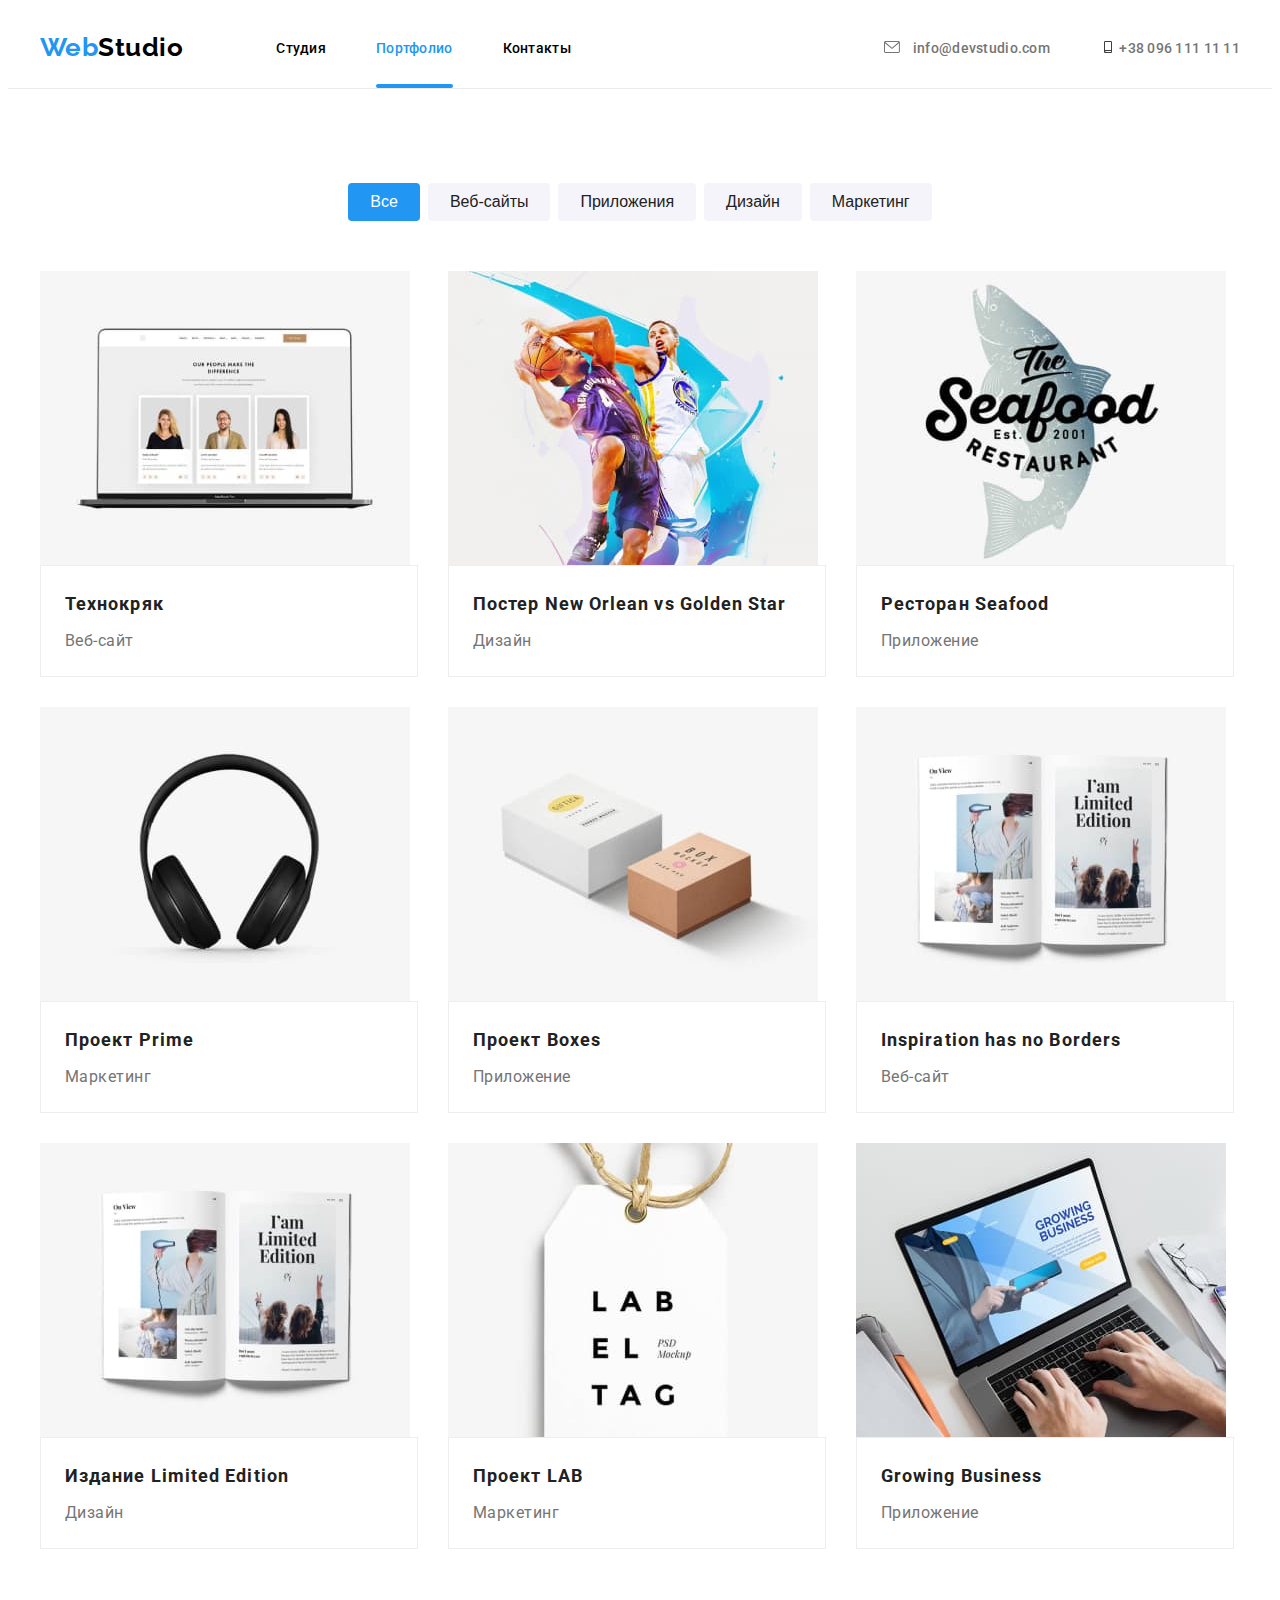
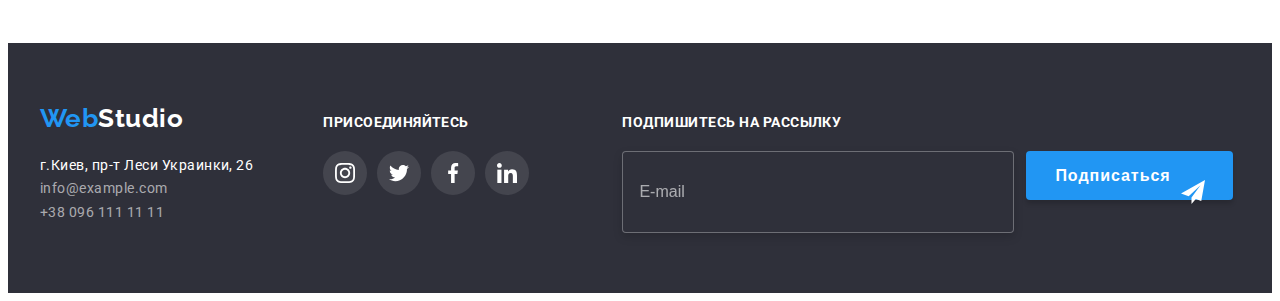
==== commit bc0581e5: "Частично меняет классы по БЕМ" ====
--- a/portfolio.html
+++ b/portfolio.html
@@ -18,32 +18,32 @@
 
 <body>
     <!--Header-->
-    <header class="header-page">
+    <header class="header">
         <div class="container header-container">
             <nav class="navigation">
-                <div class="logo-box">
-                    <a class="logo link" href="./index.html"><span class="logo-span-1">Web</span><span
-                            class="logo-span-2">Studio</span>
+                <div class="logo">
+                    <a class="logo__link link" href="./index.html"><span class="logo__span-1">Web</span><span
+                            class="logo__span-2">Studio</span>
                     </a>
                 </div>
-                <ul class="menu-nav list">
-                    <li class="menu-item"><a class="menu-link link" href="./index.html">Студия</a></li>
-                    <li class="menu-item"><a class="menu-link current link" href="./portfolio.html">Портфолио</a>
-                    </li>
-                    <li class="menu-item"><a class="menu-link link" href="">Контакты</a></li>
+                <ul class="menu list">
+                    <li class="menu__item"><a class="menu__link link" href="./index.html">Студия</a></li>
+                    <li class="menu__item"><a class="menu__link menu__link--current link" href="./portfolio.html">Портфолио</a>
+                    </li>
+                    <li class="menu__item"><a class="menu__link link" href="">Контакты</a></li>
                 </ul>
             </nav>
             <ul class="contact-info list">
                 <li>
                     <a class="mail-link link" href="malto:info@devstudio.com">
-                        <svg class="icon-contact" width="16" height="12">
+                        <svg class="mail-link__icon" width="16" height="12">
                             <use href="./images/icons.svg#icon-envelope"></use>
                         </svg> info@devstudio.com
                     </a>
                 </li>
                 <li>
                     <a class="tel-link link" href="tel:+380961111111">
-                        <svg class="icon-contact" width="16" height="12">
+                        <svg class="tel-link__icon" width="16" height="12">
                             <use href="./images/icons.svg#icon-smartphone"></use>
                         </svg> +38 096 111 11 11
                     </a>
@@ -58,12 +58,12 @@
         <section class="filtr section">
             <div class="container">
             <h1 class="title-hidden">Заголовок</h1>
-            <ul class="filters-list">
-                <li class="item-filtr"> <button class="button-01 active" type="button">Все</button></li>
-                <li class="item-filtr"> <button class="button-01" type="button">Веб-сайты</button></li>
-                <li class="item-filtr"> <button class="button-01" type="button">Приложения</button></li>
-                <li class="item-filtr"> <button class="button-01" type="button">Дизайн</button></li>
-                <li class="item-filtr"> <button class="button-01" type="button">Маркетинг</button></li>
+            <ul class="filtr__list">
+                <li class="filtr__item"> <button class="filtr__button active" type="button">Все</button></li>
+                <li class="filtr__item"> <button class="filtr__button" type="button">Веб-сайты</button></li>
+                <li class="filtr__item"> <button class="filtr__button" type="button">Приложения</button></li>
+                <li class="filtr__item"> <button class="filtr__button" type="button">Дизайн</button></li>
+                <li class="filtr__item"> <button class="filtr__button" type="button">Маркетинг</button></li>
             </ul>
             
             <h2 class="title-hidden">Наши работы</h2>
@@ -219,22 +219,22 @@
     </main>
 
     <!--FOOTER-->
-    <footer class="footer-section">
+    <footer class="footer">
         <div class="container footer-container">
             <div>
-                <a class="logo link item" href="./index.html"><span class="logo-span-1">Web</span><span
-                        class="logo-span-2">Studio</span></a>
+                <a class="logo__link link item" href="./index.html"><span class="logo__span-1">Web</span><span
+                        class="logo__span-2">Studio</span></a>
                 <address>
-                    <ul class="footer-list list">
-                        <li class="footer-info">
-                            <a class="footer-google link" href="https://goo.gl/maps/YtjoSNWfrwEWa8k86" target="blank"
+                    <ul class="footer__list list">
+                        <li class="footer__item">
+                            <a class="footer__map link" href="https://goo.gl/maps/YtjoSNWfrwEWa8k86" target="blank"
                                 rel="noopener norefferer">г.Киев, пр-т Леси Украинки, 26</a>
                         </li>
-                        <li class="footer-info">
-                            <a class="footer-link link" href="malto:info@example.com">info@example.com</a>
+                        <li class="footer__item">
+                            <a class="footer__link link" href="malto:info@example.com">info@example.com</a>
                         </li>
-                        <li class="footer-info">
-                            <a class="footer-link link" href="tel:+380961111111">+38 096 111 11 11</a>
+                        <li class="footer__item">
+                            <a class="footer__link link" href="tel:+380961111111">+38 096 111 11 11</a>
                         </li>
                     </ul>
                 </address>
--- a/css/main.min.css
+++ b/css/main.min.css
@@ -1,2 +1,2 @@
-:root{--main-color: #000000;--second-text-color: #2196f3;--title-color: #212121;--second-title-color: #ffffff;--bg-color: #2f303a;--text-about: #757575;--card-set-gap: 30px;--primary-font-family: Roboto, sans-serif}.visually-hidden{position:absolute !important;clip:rect(1px 1px 1px 1px);clip:rect(1px, 1px, 1px, 1px);padding:0 !important;border:0 !important;height:1px !important;width:1px !important;overflow:hidden}body{letter-spacing:0.03em;font-family:var(--primary-font-family)}h1,h2,h3,h4,h5,h6,p{margin-top:0;margin-bottom:0}ul,ol{margin-top:0;margin-bottom:0;padding-left:0}img{display:block}.link{text-decoration:none}.list{list-style:none}.section{padding-top:94px;padding-bottom:94px}.title-hidden{display:none}ul{list-style:none}li{list-style:none}.container{width:1200px;padding-left:15px;padding-right:15px;margin-left:auto;margin-right:auto}.modal-btn{font-style:normal;font-weight:bold;font-size:16px;line-height:1.63;cursor:pointer;color:var(--second-title-color);background-color:var(--second-text-color);border-radius:4px;border:0px;font-weight:500;padding:10px 32px;border-width:1px;transition-property:background-color;transition-duration:250ms;transition-timing-function:cubic-bezier(0.4, 0, 0.2, 1)}.modal-btn:hover,.modal-btn:focus{background-color:#188ce8}.menu-link{position:relative;font-weight:500;font-size:14px;line-height:1.14;letter-spacing:0.02em;color:var(--main-color);padding:32px 0;transition-property:color;transition-duration:250ms;transition-timing-function:cubic-bezier(0.4, 0, 0.2, 1)}.menu-link::after{content:'';position:absolute;display:block;width:100%;height:4px;bottom:0;border-radius:2px;background-color:var(--second-text-color);transform:scaleX(0)}.current{color:var(--second-text-color)}.menu-link.current::after{transform:scaleX(1)}.menu-link:hover::after,.menu-link:focus::after{transform:scaleX(1)}.menu-link:hover,.menu-link:focus{color:var(--second-text-color)}.mail-link{margin-left:auto;margin-right:50px;font-weight:500;font-size:14px;line-height:1.14;letter-spacing:0.02em;color:var(--text-about);transition-property:color;transition-duration:250ms;transition-timing-function:cubic-bezier(0.4, 0, 0.2, 1)}.mail-link:hover,.mail-link:focus{color:var(--second-text-color)}.tel-link{font-weight:500;font-size:14px;line-height:1.14;letter-spacing:0.02em;color:var(--text-about);transition-property:color;transition-duration:250ms;transition-timing-function:cubic-bezier(0.4, 0, 0.2, 1)}.tel-link:hover,.tel-link:focus{color:var(--second-text-color)}.icon-contact{margin-right:10px;fill:var(--text-about);transition-property:fill;transition-duration:250ms;transition-timing-function:cubic-bezier(0.4, 0, 0.2, 1)}.mail-link:hover .icon-contact,.mail-link:focus .icon-contact{fill:var(--second-text-color)}.tel-link:hover .icon-contact,.tel-link:focus .icon-contact{fill:var(--second-text-color)}.backdrop{position:fixed;top:0;left:0;width:100vw;height:100vh;background-color:rgba(0,0,0,0.2);transition:opacity 250ms linear, visibility 250ms linear}.is-hidden{opacity:0;visibility:hidden;pointer-events:none}.modal{position:absolute;left:50%;top:50%;width:528px;height:580px;padding:40px;background-color:var(--second-title-color);transform:translate(-50%, -50%);border-radius:4px;box-shadow:1px 4px 6px 0 rgba(0,0,0,0.16),0 4px 4px 0 rgba(0,0,0,0.06),0 1px 1px 0 rgba(0,0,0,0.12)}.close-btn{position:absolute;top:8px;right:8px;width:30px;height:30px;border-radius:50%;border:1px solid rgba(0,0,0,0.1);background-color:transparent;cursor:pointer;padding:0px;transition-property:fill;transition-duration:250ms;transition-timing-function:cubic-bezier(0.4, 0, 0.2, 1)}.close-btn:hover{fill:var(--second-text-color)}.modal-form{display:flex;flex-direction:column}.modal-for-head{font-size:20px;font-weight:700;text-align:center;margin-bottom:12px}.modal-form-field{position:relative;font-size:12px;font-weight:400;margin-bottom:10px}.modal-form-wrapper{display:block;position:relative;margin-top:4px}.modal-form-input{width:100%;height:40px;line-height:1.16;letter-spacing:0.01;border:1px solid rgba(33,33,33,0.2);border-radius:4px;padding-left:42px;color:var(--text-about);transition-property:border-color;transition-duration:250ms;transition-timing-function:cubic-bezier(0.4, 0, 0.2, 1)}.modal-form-input:focus{outline:none;border-color:var(--second-text-color)}.modal-form-icon{position:absolute;display:block;top:50%;transform:translateY(-50%);left:12px;width:18px;height:18px;background-color:var(--second-title-color);transition-property:fill;transition-duration:250ms;transition-timing-function:cubic-bezier(0.4, 0, 0.2, 1)}.modal-form-input:focus+.modal-form-icon{fill:var(--second-text-color)}.modal-form-message{width:100%;height:120px;margin-top:4px;border:1px solid rgba(33,33,33,0.2);border-radius:4px;padding:12px 16px;resize:none;transition:border-color 250ms cubic-bezier(0.4, 0, 0.2, 1)}.modal-form-message:focus{outline:none;border-color:var(--second-text-color)}.modal-form-message::placeholder{color:rgba(117,117,117,0.5)}.modal-form-checkbox-label{display:flex;align-items:center;font-size:14px;line-height:24px;letter-spacing:0.03em;color:var(--text-about);margin-bottom:30px}.modal-form-checkbox-label::before{display:block;content:'';width:16px;height:15px;border-radius:2px;border:1px solid;cursor:pointer;margin-right:7px}.modal-form-checkbox:checked+.modal-form-checkbox-label::before{background-image:url("../images/checkbox/icon_check.jpg");background-position:50% 50%}.modal-form-checkbox:focus+.modal-form-checkbox-label::before{outline:none}.modal-form-label-link{color:var(--second-text-color)}.modal-form-label-link:focus{outline:1px solid var(--second-text-color)}.modal-form-button{display:flex;align-items:center;text-align:center;font-weight:700;letter-spacing:0.06em;font-size:16px;line-height:1.87;cursor:pointer;color:var(--second-title-color);background-color:var(--second-text-color);border-radius:4px;border-width:0px;box-shadow:0px 4px 4px rgba(0,0,0,0.15);margin:0 auto;padding:10px 55px}.modal-form-button:hover,.modal-form-button:focus{background-color:#188ce8}.footer-subscribe-form{margin-left:93px;padding-top:12px}.footer-title-head{font-weight:700;font-size:14px;line-height:1.14;text-transform:uppercase;color:var(--second-title-color);margin-bottom:20px}.subscribe-form{display:flex}.subscribe-field{display:block;width:358px;height:50px;border:1px solid rgba(255,255,255,0.3);filter:drop-shadow(0px 4px 4px rgba(0,0,0,0.15));border-radius:4px;background-color:var(--bg-color);font-size:16px;line-height:1.25;color:var(--second-title-color);margin-right:12px;padding:15px 16px}.subscribe-field::placeholder{color:rgba(255,255,255,0.6);font-size:16px;line-height:1.25}.subscribe-button{padding:10px 62px 10px 29px;font-weight:700;font-size:16px;line-height:1.87;letter-spacing:0.06em;color:var(--second-title-color);background-color:var(--second-text-color);box-shadow:0px 4px 4px rgba(0,0,0,0.15);border-radius:4px;cursor:pointer;transition:background-color,box-shadow,color 250ms cubic-bezier(0.4, 0, 0.2, 1);border:none}.subscribe-button:hover,.subscribe-button:focus{background-color:#188ce8}.subscribe-box-wrapper{position:relative}.subscribe-icon{position:absolute;width:24px;height:24px;top:50%;transform:translateY(-50%);right:28px;fill:var(--second-title-color)}.header-page{border-bottom:1px solid #ececec;padding-top:24px;padding-bottom:25px}.header-container{display:flex;align-items:center}.navigation{display:flex;align-items:center}.menu-nav{display:flex;align-items:center;padding:0;margin:0}.menu-nav .menu-item:not(:last-child){margin-right:50px}.contact-info{display:flex;margin-left:auto;align-items:center}.logo-box{margin-right:93px}.logo{display:block;font-family:Raleway;font-style:normal;font-weight:bold;font-size:26px;line-height:1.19;color:var(--second-text-color)}.logo-span-1{color:var(--second-text-color)}.logo-span-2{color:var(--main-color)}.footer-section .logo-span-2{color:var(--second-title-color);margin-bottom:20px}.hero-background{background-position:center;background-size:cover;max-width:1600px;align-items:center;text-align:center;margin:0 auto;padding-top:200px;padding-bottom:200px;background:var(--bg-color);background-image:linear-gradient(rgba(47,48,58,0.4), rgba(47,48,58,0.4)),url("../images/hero/bg.jpg")}.main-title{margin-top:0;margin-bottom:30px;color:var(--second-title-color);text-transform:uppercase;font-size:44px;font-weight:900;letter-spacing:0.06em;line-height:1.36}.advantages-section{line-height:1.71;margin-bottom:0px;padding-bottom:47px}.advantage-list{display:flex}.advantage-item{margin-right:30px;flex-basis:calc((100% - 90px) / 4)}.advantag-item:last-child{margin-right:0px}.advantage-box{width:270px;height:120px;display:flex;justify-content:center;align-items:center;margin-bottom:30px;background-color:#f5f4fa}.advantage-icon{width:70px;height:70px}.advantage-01{margin-bottom:10px;font-style:normal;font-weight:bold;font-size:14px;line-height:1.14;text-transform:uppercase;color:var(--title-color)}.advantage-001{font-style:normal;font-weight:normal;font-size:14px;line-height:1.71;color:var(--text-about)}.workplace{text-align:center;padding-top:47px}.title-desc{margin-top:0;margin-bottom:50px;font-style:normal;font-weight:bold;font-size:36px;line-height:1.16;text-align:center;color:var(--title-color)}.work-list{display:flex;flex-wrap:wrap;margin-right:calc(-1 * var(--card-set-gap))}.what-we-do-item{flex-basis:calc(100% / 3 - var(--card-set-gap));margin-right:var(--card-set-gap)}.what-we-do-item:not(:last-of-type){margin-right:30px}.images{display:block}.work-pictures{position:relative}.pictures-title{position:absolute;bottom:0;left:0;right:0;padding:27px 0px;text-transform:uppercase;font-size:14px;font-weight:700;line-height:1.14;letter-spacing:0.03em;text-align:center;color:var(--second-title-color);background-color:rgba(47,48,58,0.8)}.team{font-size:16px;line-height:1.19;text-align:center;background-color:#f5f4fa}.regular-title{display:flex;flex-wrap:wrap;margin-left:-30px;margin-top:-30px}.frame{margin-left:30px;margin-top:30px;flex-basis:calc((100% - 120px) / 4);box-shadow:0px 1px 3px rgba(0,0,0,0.12),0px 1px 1px rgba(0,0,0,0.14),0px 2px 1px rgba(0,0,0,0.2);border-radius:0px 0px 4px 4px;background-color:var(--second-title-color)}.person{padding-top:30px;padding-bottom:30px;color:var(--text-about);padding-left:32px;padding-right:32px}.name-person{font-style:normal;font-weight:500;font-size:16px;line-height:1.18;color:var(--title-color);margin-bottom:10px}.about-person{font-style:normal;font-weight:normal;font-size:16px;line-height:1.18;color:var(--text-about);margin-bottom:16px}.social-list{display:flex;justify-content:space-between}.social-list-icon{width:20px;height:20px;fill:#afb1b8;transition-property:fill;transition-duration:250ms;transition-timing-function:cubic-bezier(0.4, 0, 0.2, 1)}.social-list-link{display:flex;align-items:center;justify-content:center;width:44px;height:44px;border-radius:50%;background-color:var(--second-title-color);transition-property:fill, background-color;transition-duration:250ms;transition-timing-function:cubic-bezier(0.4, 0, 0.2, 1)}.social-list-link:hover,.social-list-link:focus{fill:var(--second-text-color);background-color:var(--second-text-color)}.social-list-link:focus .social-list-icon,.social-list-link:hover .social-list-icon{fill:var(--second-title-color)}.cliens-section{text-align:center;margin-bottom:50px}.clients-list{display:flex;justify-content:space-between}.clients-link{display:flex;justify-content:center;align-items:center;width:170px;height:92px;border:1px solid #afb1b8;border-radius:4px;transition-property:border-color;transition-duration:250ms;transition-timing-function:cubic-bezier(0.4, 0, 0.2, 1)}.clients-icon{fill:#afb1b8;transition-property:fill;transition-duration:250ms;transition-timing-function:cubic-bezier(0.4, 0, 0.2, 1)}.clients-link:focus,.clients-link:hover{border-color:var(--second-text-color)}.clients-link:hover .clients-icon,.clients-link:focus .clients-icon{fill:var(--second-text-color)}.footer-section{background:var(--bg-color);padding-top:60px;padding-bottom:60px}.footer-info:not(:last-child){margin-bottom:9px}.item{margin-bottom:20px}.footer-google{font-style:normal;font-weight:normal;font-size:14px;line-height:1.71;color:var(--second-title-color);text-decoration:none}.footer-link{font-style:normal;font-weight:normal;font-size:14px;line-height:1.71;text-decoration:none;color:rgba(255,255,255,0.6);text-decoration:none}.footer-container{display:flex;justify-content:flex-start}.footer-social{margin-left:70px;padding-top:12px}.footer-title{color:var(--second-title-color);letter-spacing:0.03em;text-transform:uppercase;font-weight:700;font-size:14px;line-height:1.14;margin-bottom:20px}.footer-social-list{display:flex;justify-content:space-between}.footer-social-item:not(:last-child){margin-right:10px}.footer-social-link{display:flex;align-items:center;justify-content:center;width:44px;height:44px;background-color:rgba(255,255,255,0.1);border-radius:100%;transition-property:background-color;transition-duration:250ms;transition-timing-function:cubic-bezier(0.4, 0, 0.2, 1)}.footer-social-icon{width:20px;height:20px;fill:var(--second-title-color)}.footer-social-link:focus,.footer-social-link:hover{background-color:var(--second-text-color)}.filters-list{display:flex;justify-content:center;margin-bottom:50px}.item-filtr:not(:last-child){margin-right:8px}.button-01{padding:6px 22px;background-color:#f5f4fa;border-radius:4px;border:0px;font-style:normal;font-weight:500;font-size:16px;line-height:1.62;color:var(--title-color);cursor:pointer;transition-property:color, background-color, box-shadow;transition-duration:250ms;transition-timing-function:cubic-bezier(0.4, 0, 0.2, 1)}.active{background:var(--second-text-color);color:var(--second-title-color)}.button-01:hover,.button-01:focus{color:var(--second-title-color);background-color:var(--second-text-color);box-shadow:0px 2px 2px 0 rgba(0,0,0,0.12),0px 1px 2px 0 rgba(0,0,0,0.08),0px 3px 1px 0 rgba(0,0,0,0.1)}.box{display:flex;flex-wrap:wrap;padding-left:0px;margin-left:-30px;margin-top:-30px}.box-img{margin-left:30px;margin-top:30px;flex-basis:calc((100% - 96px) / 3);background:url(portfolio1.jpg)}.box-img-link{display:block}.box-img-title{position:relative;overflow:hidden}.box-img-link:hover .overlay,.box-img-link:focus .overlay{transform:translateY(0%)}.overlay{position:absolute;top:0;left:0;width:100%;height:100%;font-size:18px;line-height:28px;background-color:var(--second-text-color);color:var(--second-title-color);padding:63px 24px;transform:translateY(100%);transition-property:transform;transition-duration:250ms;transition-timing-function:cubic-bezier(0.4, 0, 0.2, 1)}.shadow:hover,.shadow:focus{box-shadow:1px 4px 6px 0 rgba(0,0,0,0.16),0 4px 4px 0 rgba(0,0,0,0.06),0 1px 1px 0 rgba(0,0,0,0.12)}.works-desc{padding:20px 24px;border:1px solid #eeeeee}.portfolio-h3{margin-bottom:4px;font-style:normal;font-weight:bold;font-size:18px;line-height:2;letter-spacing:0.06em;color:var(--title-color)}.portfolio-title{font-style:normal;font-weight:normal;font-size:16px;line-height:1.87;color:var(--text-about)}
+:root{--main-color: #000000;--second-text-color: #2196f3;--title-color: #212121;--second-title-color: #ffffff;--bg-color: #2f303a;--text-about: #757575;--card-set-gap: 30px;--primary-font-family: Roboto, sans-serif}.visually-hidden{position:absolute !important;clip:rect(1px 1px 1px 1px);clip:rect(1px, 1px, 1px, 1px);padding:0 !important;border:0 !important;height:1px !important;width:1px !important;overflow:hidden}body{letter-spacing:0.03em;font-family:var(--primary-font-family)}h1,h2,h3,h4,h5,h6,p{margin-top:0;margin-bottom:0}ul,ol{margin-top:0;margin-bottom:0;padding-left:0}img{display:block}.link{text-decoration:none}.list{list-style:none}.section{padding-top:94px;padding-bottom:94px}.title-hidden{display:none}ul{list-style:none}li{list-style:none}.container{width:1200px;padding-left:15px;padding-right:15px;margin-left:auto;margin-right:auto}.modal__btn{font-style:normal;font-weight:bold;font-size:16px;line-height:1.63;cursor:pointer;color:var(--second-title-color);background-color:var(--second-text-color);border-radius:4px;border:0px;font-weight:500;padding:10px 32px;border-width:1px;transition-property:background-color;transition-duration:250ms;transition-timing-function:cubic-bezier(0.4, 0, 0.2, 1)}.modal__btn:hover,.modal__btn:focus{background-color:#188ce8}.menu__link{position:relative;font-weight:500;font-size:14px;line-height:1.14;letter-spacing:0.02em;color:var(--main-color);padding:32px 0;transition-property:color;transition-duration:250ms;transition-timing-function:cubic-bezier(0.4, 0, 0.2, 1)}.menu__link::after{content:'';position:absolute;display:block;width:100%;height:4px;bottom:0;border-radius:2px;background-color:var(--second-text-color);transform:scaleX(0)}.menu__link--current{color:var(--second-text-color)}.menu__link.menu__link--current::after{transform:scaleX(1)}.menu__link:hover::after,.menu__link:focus::after{transform:scaleX(1)}.menu-link:hover,.menu-link:focus{color:var(--second-text-color)}.mail-link{margin-left:auto;margin-right:50px;font-weight:500;font-size:14px;line-height:1.14;letter-spacing:0.02em;color:var(--text-about);transition-property:color;transition-duration:250ms;transition-timing-function:cubic-bezier(0.4, 0, 0.2, 1)}.mail-link:hover,.mail-link:focus{color:var(--second-text-color)}.tel-link{font-weight:500;font-size:14px;line-height:1.14;letter-spacing:0.02em;color:var(--text-about);transition-property:color;transition-duration:250ms;transition-timing-function:cubic-bezier(0.4, 0, 0.2, 1)}.tel-link:hover,.tel-link:focus{color:var(--second-text-color)}.mail-link__icon{margin-right:10px;fill:var(--text-about);transition-property:fill;transition-duration:250ms;transition-timing-function:cubic-bezier(0.4, 0, 0.2, 1)}.mail-link__icon:hover .mail-link__icon,.mail-link__icon:focus .mail-link__icon{fill:var(--second-text-color)}.tel-link__icon:hover .mail-link__icon,.tel-link__icon:focus .mail-link__icon{fill:var(--second-text-color)}.backdrop{position:fixed;top:0;left:0;width:100vw;height:100vh;background-color:rgba(0,0,0,0.2);transition:opacity 250ms linear, visibility 250ms linear}.is-hidden{opacity:0;visibility:hidden;pointer-events:none}.modal{position:absolute;left:50%;top:50%;width:528px;height:580px;padding:40px;background-color:var(--second-title-color);transform:translate(-50%, -50%);border-radius:4px;box-shadow:1px 4px 6px 0 rgba(0,0,0,0.16),0 4px 4px 0 rgba(0,0,0,0.06),0 1px 1px 0 rgba(0,0,0,0.12)}.close-btn{position:absolute;top:8px;right:8px;width:30px;height:30px;border-radius:50%;border:1px solid rgba(0,0,0,0.1);background-color:transparent;cursor:pointer;padding:0px;transition-property:fill;transition-duration:250ms;transition-timing-function:cubic-bezier(0.4, 0, 0.2, 1)}.close-btn:hover{fill:var(--second-text-color)}.modal-form{display:flex;flex-direction:column}.modal-for-head{font-size:20px;font-weight:700;text-align:center;margin-bottom:12px}.modal-form-field{position:relative;font-size:12px;font-weight:400;margin-bottom:10px}.modal-form-wrapper{display:block;position:relative;margin-top:4px}.modal-form-input{width:100%;height:40px;line-height:1.16;letter-spacing:0.01;border:1px solid rgba(33,33,33,0.2);border-radius:4px;padding-left:42px;color:var(--text-about);transition-property:border-color;transition-duration:250ms;transition-timing-function:cubic-bezier(0.4, 0, 0.2, 1)}.modal-form-input:focus{outline:none;border-color:var(--second-text-color)}.modal-form-icon{position:absolute;display:block;top:50%;transform:translateY(-50%);left:12px;width:18px;height:18px;background-color:var(--second-title-color);transition-property:fill;transition-duration:250ms;transition-timing-function:cubic-bezier(0.4, 0, 0.2, 1)}.modal-form-input:focus+.modal-form-icon{fill:var(--second-text-color)}.modal-form-message{width:100%;height:120px;margin-top:4px;border:1px solid rgba(33,33,33,0.2);border-radius:4px;padding:12px 16px;resize:none;transition:border-color 250ms cubic-bezier(0.4, 0, 0.2, 1)}.modal-form-message:focus{outline:none;border-color:var(--second-text-color)}.modal-form-message::placeholder{color:rgba(117,117,117,0.5)}.modal-form-checkbox-label{display:flex;align-items:center;font-size:14px;line-height:24px;letter-spacing:0.03em;color:var(--text-about);margin-bottom:30px}.modal-form-checkbox-label::before{display:block;content:'';width:16px;height:15px;border-radius:2px;border:1px solid;cursor:pointer;margin-right:7px}.modal-form-checkbox:checked+.modal-form-checkbox-label::before{background-image:url("../images/checkbox/icon_check.jpg");background-position:50% 50%}.modal-form-checkbox:focus+.modal-form-checkbox-label::before{outline:none}.modal-form-label-link{color:var(--second-text-color)}.modal-form-label-link:focus{outline:1px solid var(--second-text-color)}.modal-form-button{display:flex;align-items:center;text-align:center;font-weight:700;letter-spacing:0.06em;font-size:16px;line-height:1.87;cursor:pointer;color:var(--second-title-color);background-color:var(--second-text-color);border-radius:4px;border-width:0px;box-shadow:0px 4px 4px rgba(0,0,0,0.15);margin:0 auto;padding:10px 55px}.modal-form-button:hover,.modal-form-button:focus{background-color:#188ce8}.footer-subscribe-form{margin-left:93px;padding-top:12px}.footer-title-head{font-weight:700;font-size:14px;line-height:1.14;text-transform:uppercase;color:var(--second-title-color);margin-bottom:20px}.subscribe-form{display:flex}.subscribe-field{display:block;width:358px;height:50px;border:1px solid rgba(255,255,255,0.3);filter:drop-shadow(0px 4px 4px rgba(0,0,0,0.15));border-radius:4px;background-color:var(--bg-color);font-size:16px;line-height:1.25;color:var(--second-title-color);margin-right:12px;padding:15px 16px}.subscribe-field::placeholder{color:rgba(255,255,255,0.6);font-size:16px;line-height:1.25}.subscribe-button{padding:10px 62px 10px 29px;font-weight:700;font-size:16px;line-height:1.87;letter-spacing:0.06em;color:var(--second-title-color);background-color:var(--second-text-color);box-shadow:0px 4px 4px rgba(0,0,0,0.15);border-radius:4px;cursor:pointer;transition:background-color,box-shadow,color 250ms cubic-bezier(0.4, 0, 0.2, 1);border:none}.subscribe-button:hover,.subscribe-button:focus{background-color:#188ce8}.subscribe-box-wrapper{position:relative}.subscribe-icon{position:absolute;width:24px;height:24px;top:50%;transform:translateY(-50%);right:28px;fill:var(--second-title-color)}.header{border-bottom:1px solid #ececec;padding-top:24px;padding-bottom:25px}.header-container{display:flex;align-items:center}.navigation{display:flex;align-items:center}.menu{display:flex;align-items:center;padding:0;margin:0}.menu .menu__item:not(:last-child){margin-right:50px}.contact-info{display:flex;margin-left:auto;align-items:center}.logo{margin-right:93px}.logo__link{display:block;font-family:Raleway;font-style:normal;font-weight:bold;font-size:26px;line-height:1.19;color:var(--second-text-color)}.logo__span-1{color:var(--second-text-color)}.logo__span-2{color:var(--main-color)}.footer .logo__span-2{color:var(--second-title-color);margin-bottom:20px}.hero{background-position:center;background-size:cover;max-width:1600px;align-items:center;text-align:center;margin:0 auto;padding-top:200px;padding-bottom:200px;background:var(--bg-color);background-image:linear-gradient(rgba(47,48,58,0.4), rgba(47,48,58,0.4)),url("../images/hero/bg.jpg")}.hero__title{margin-top:0;margin-bottom:30px;color:var(--second-title-color);text-transform:uppercase;font-size:44px;font-weight:900;letter-spacing:0.06em;line-height:1.36}.advantages{line-height:1.71;margin-bottom:0px;padding-bottom:47px}.advantage__list{display:flex}.advantage__item{margin-right:30px;flex-basis:calc((100% - 90px) / 4)}.advantage__item:last-child{margin-right:0px}.advantage__box{width:270px;height:120px;display:flex;justify-content:center;align-items:center;margin-bottom:30px;background-color:#f5f4fa}.advantage__icon{width:70px;height:70px}.advantage__title{margin-bottom:10px;font-style:normal;font-weight:bold;font-size:14px;line-height:1.14;text-transform:uppercase;color:var(--title-color)}.advantage__description{font-style:normal;font-weight:normal;font-size:14px;line-height:1.71;color:var(--text-about)}.workplace{text-align:center;padding-top:47px}.title-desc{margin-top:0;margin-bottom:50px;font-style:normal;font-weight:bold;font-size:36px;line-height:1.16;text-align:center;color:var(--title-color)}.workplace__list{display:flex;flex-wrap:wrap;margin-right:calc(-1 * var(--card-set-gap))}.workplace__item{flex-basis:calc(100% / 3 - var(--card-set-gap));margin-right:var(--card-set-gap)}.workplace__list:not(:last-of-type){margin-right:30px}.images{position:relative}.images__icon{display:block}.images__title{position:absolute;bottom:0;left:0;right:0;padding:27px 0px;text-transform:uppercase;font-size:14px;font-weight:700;line-height:1.14;letter-spacing:0.03em;text-align:center;color:var(--second-title-color);background-color:rgba(47,48,58,0.8)}.team{font-size:16px;line-height:1.19;text-align:center;background-color:#f5f4fa}.team__list{display:flex;flex-wrap:wrap;margin-left:-30px;margin-top:-30px}.team__item{margin-left:30px;margin-top:30px;flex-basis:calc((100% - 120px) / 4);box-shadow:0px 1px 3px rgba(0,0,0,0.12),0px 1px 1px rgba(0,0,0,0.14),0px 2px 1px rgba(0,0,0,0.2);border-radius:0px 0px 4px 4px;background-color:var(--second-title-color)}.team__person{padding-top:30px;padding-bottom:30px;color:var(--text-about);padding-left:32px;padding-right:32px}.team__name{font-style:normal;font-weight:500;font-size:16px;line-height:1.18;color:var(--title-color);margin-bottom:10px}.team__position{font-style:normal;font-weight:normal;font-size:16px;line-height:1.18;color:var(--text-about);margin-bottom:16px}.social-list{display:flex;justify-content:space-between}.social-list__icon{width:20px;height:20px;fill:#afb1b8;transition-property:fill;transition-duration:250ms;transition-timing-function:cubic-bezier(0.4, 0, 0.2, 1)}.social-list__link:focus .social-list__icon,.social-list__link:hover .social-list__icon{fill:var(--second-title-color)}.social-list__link{display:flex;align-items:center;justify-content:center;width:44px;height:44px;border-radius:50%;background-color:var(--second-title-color);transition-property:fill, background-color;transition-duration:250ms;transition-timing-function:cubic-bezier(0.4, 0, 0.2, 1)}.social-list__link:hover,.social-list__link:focus{fill:var(--second-text-color);background-color:var(--second-text-color)}.cliens{text-align:center;margin-bottom:50px}.clients__list{display:flex;justify-content:space-between}.clients__link{display:flex;justify-content:center;align-items:center;width:170px;height:92px;border:1px solid #afb1b8;border-radius:4px;transition-property:border-color;transition-duration:250ms;transition-timing-function:cubic-bezier(0.4, 0, 0.2, 1)}.clients__link:focus,.clients__link:hover{border-color:var(--second-text-color)}.clients__icon{fill:#afb1b8;transition-property:fill;transition-duration:250ms;transition-timing-function:cubic-bezier(0.4, 0, 0.2, 1)}.clients__link:hover .clients__icon,.clients__link:focus .clients__icon{fill:var(--second-text-color)}.footer{background:var(--bg-color);padding-top:60px;padding-bottom:60px}.footer-info:not(:last-child){margin-bottom:9px}.item{margin-bottom:20px}.footer__map{font-style:normal;font-weight:normal;font-size:14px;line-height:1.71;color:var(--second-title-color);text-decoration:none}.footer__link{font-style:normal;font-weight:normal;font-size:14px;line-height:1.71;text-decoration:none;color:rgba(255,255,255,0.6);text-decoration:none}.footer-container{display:flex;justify-content:flex-start}.footer-social{margin-left:70px;padding-top:12px}.footer-title{color:var(--second-title-color);letter-spacing:0.03em;text-transform:uppercase;font-weight:700;font-size:14px;line-height:1.14;margin-bottom:20px}.footer-social-list{display:flex;justify-content:space-between}.footer-social-item:not(:last-child){margin-right:10px}.footer-social-link{display:flex;align-items:center;justify-content:center;width:44px;height:44px;background-color:rgba(255,255,255,0.1);border-radius:100%;transition-property:background-color;transition-duration:250ms;transition-timing-function:cubic-bezier(0.4, 0, 0.2, 1)}.footer-social-link:focus,.footer-social-link:hover{background-color:var(--second-text-color)}.footer-social-icon{width:20px;height:20px;fill:var(--second-title-color)}.filtr__list{display:flex;justify-content:center;margin-bottom:50px}.filtr__item:not(:last-child):not(:last-child){margin-right:8px}.filtr__button{padding:6px 22px;background-color:#f5f4fa;border-radius:4px;border:0px;font-style:normal;font-weight:500;font-size:16px;line-height:1.62;color:var(--title-color);cursor:pointer;transition-property:color, background-color, box-shadow;transition-duration:250ms;transition-timing-function:cubic-bezier(0.4, 0, 0.2, 1)}.filtr__button:hover,.filtr__button:focus{color:var(--second-title-color);background-color:var(--second-text-color);box-shadow:0px 2px 2px 0 rgba(0,0,0,0.12),0px 1px 2px 0 rgba(0,0,0,0.08),0px 3px 1px 0 rgba(0,0,0,0.1)}.active{background:var(--second-text-color);color:var(--second-title-color)}.box{display:flex;flex-wrap:wrap;padding-left:0px;margin-left:-30px;margin-top:-30px}.box-img{margin-left:30px;margin-top:30px;flex-basis:calc((100% - 96px) / 3);background:url(portfolio1.jpg)}.box-img-link{display:block}.box-img-title{position:relative;overflow:hidden}.overlay{position:absolute;top:0;left:0;width:100%;height:100%;font-size:18px;line-height:28px;background-color:var(--second-text-color);color:var(--second-title-color);padding:63px 24px;transform:translateY(100%);transition-property:transform;transition-duration:250ms;transition-timing-function:cubic-bezier(0.4, 0, 0.2, 1)}.box-img-link:hover .overlay,.box-img-link:focus .overlay{transform:translateY(0%)}.shadow:hover,.shadow:focus{box-shadow:1px 4px 6px 0 rgba(0,0,0,0.16),0 4px 4px 0 rgba(0,0,0,0.06),0 1px 1px 0 rgba(0,0,0,0.12)}.works-desc{padding:20px 24px;border:1px solid #eeeeee}.portfolio-h3{margin-bottom:4px;font-style:normal;font-weight:bold;font-size:18px;line-height:2;letter-spacing:0.06em;color:var(--title-color)}.portfolio-title{font-style:normal;font-weight:normal;font-size:16px;line-height:1.87;color:var(--text-about)}
 /*# sourceMappingURL=main.min.css.map */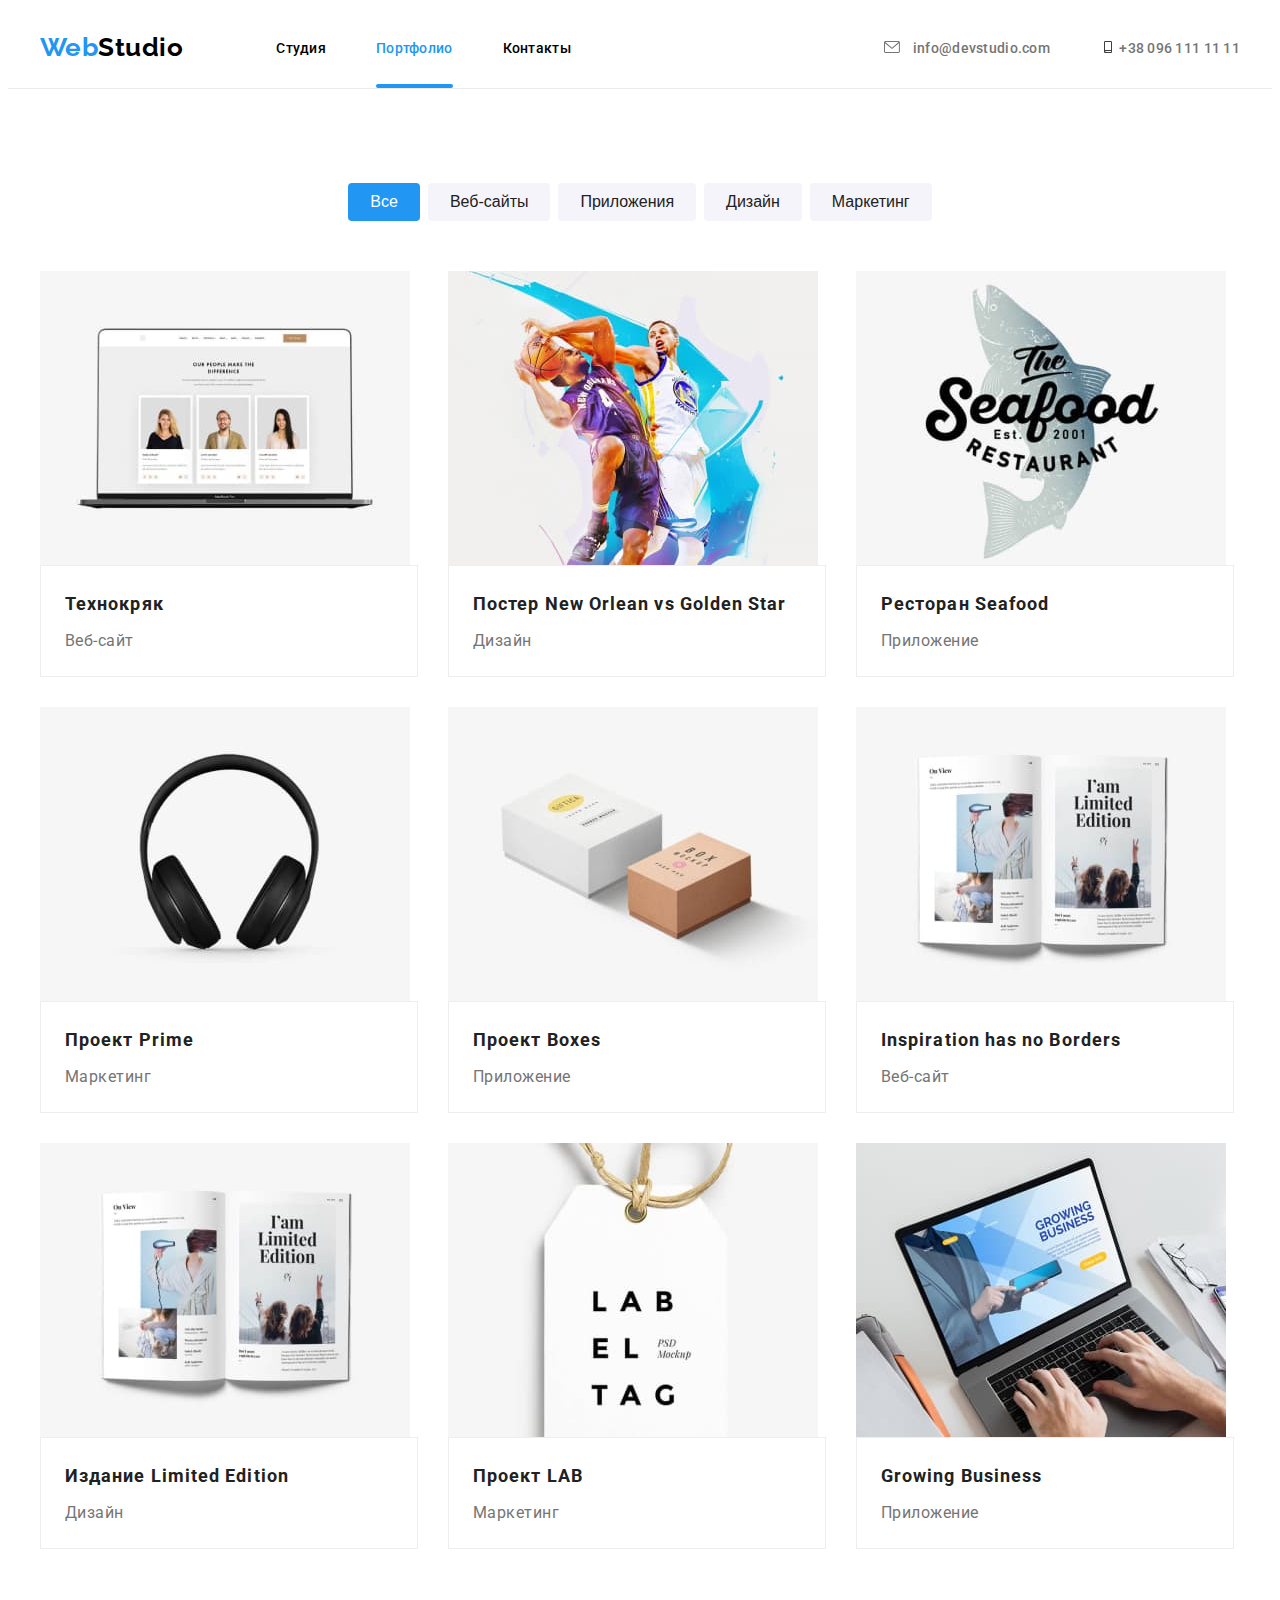
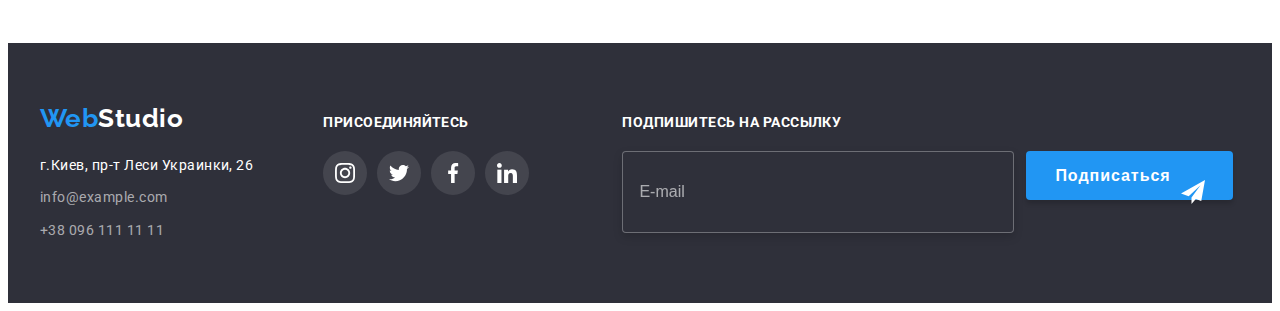
==== commit f1a5f725: "Проходит проверку валидатором" ====
--- a/portfolio.html
+++ b/portfolio.html
@@ -98,7 +98,8 @@
                     <div class="works-desc">
                         <h3 class="portfolio-h3">Постер New Orlean vs Golden Star</h3>
                         <p class="portfolio-title">Дизайн</p>
-                    </div>   
+                    </div> 
+                    </a>  
                 </li>
             
                 <li class="box-img shadow">
@@ -115,6 +116,7 @@
                         <h3 class="portfolio-h3">Ресторан Seafood</h3>
                         <p class="portfolio-title">Приложение</p>
                     </div>
+                    </a>
                 </li>
             
                 <li class="box-img shadow">
@@ -131,6 +133,7 @@
                         <h3 class="portfolio-h3">Проект Prime</h3>
                         <p class="portfolio-title">Маркетинг</p>
                     </div>
+                    </a>
                 </li>
             
                 <li class="box-img shadow">
@@ -147,6 +150,7 @@
                         <h3 class="portfolio-h3">Проект Boxes</h3>
                         <p class="portfolio-title">Приложение</p>
                     </div>
+                    </a>
                 </li>
             
                 <li class="box-img shadow">
@@ -163,6 +167,7 @@
                         <h3 class="portfolio-h3">Inspiration has no Borders</h3>
                         <p class="portfolio-title">Веб-сайт</p>
                     </div>
+                    </a>
                 </li>
             
                 <li class="box-img shadow">
@@ -179,6 +184,7 @@
                         <h3 class="portfolio-h3">Издание Limited Edition</h3>
                         <p class="portfolio-title">Дизайн</p>
                     </div>
+                    </a>
                 </li>
             
                 <li class="box-img shadow">
@@ -195,22 +201,24 @@
                         <h3 class="portfolio-h3">Проект LAB</h3>
                         <p class="portfolio-title">Маркетинг</p>
                     </div>
-                </li>
-            
-                <li class="box-img shadow">
-                    <a href="#" class="box-img-link link">
-                        <div class="box-img-title">
-                            <img src="./images/portfolio/portfolio-9.jpg" alt="lap" width="370" />
-                            <p class="overlay">
-                                Технокряк это современная площадка распространения коронавируса. Компании используют эту платформу для
-                                цифрового
-                                шпионажа и атак на защищённые сервера конкурентов.
-                            </p>
-                        </div>
-                    <div class="works-desc">
-                        <h3 class="portfolio-h3">Growing Business</h3>
-                        <p class="portfolio-title">Приложение</p>
-                    </div>
+                    </a>
+                </li>
+            
+                <li class="box-img shadow">
+                    <a href="#" class="box-img-link link">
+                        <div class="box-img-title">
+                            <img src="./images/portfolio/portfolio-9.jpg" alt="lap" width="370"/>
+                            <p class="overlay">
+                                Технокряк это современная площадка распространения коронавируса. Компании используют эту платформу для
+                                цифрового
+                                шпионажа и атак на защищённые сервера конкурентов.
+                            </p>
+                        </div>
+                        <div class="works-desc">
+                            <h3 class="portfolio-h3">Growing Business</h3>
+                            <p class="portfolio-title">Приложение</p>
+                        </div>
+                    </a>
                 </li>
             </ul>
             </div>
@@ -222,7 +230,7 @@
     <footer class="footer">
         <div class="container footer-container">
             <div>
-                <a class="logo__link link item" href="./index.html"><span class="logo__span-1">Web</span><span
+                <a class="logo__link item link" href="./index.html"><span class="logo__span-1">Web</span><span
                         class="logo__span-2">Studio</span></a>
                 <address>
                     <ul class="footer__list list">
@@ -239,33 +247,33 @@
                     </ul>
                 </address>
             </div>
-            <div class="footer-social">
+            <div class="footer__social">
                 <h3 class="footer-title">Присоединяйтесь</h3>
-                <ul class="footer-social-list list">
-                    <li class="footer-social-item">
-                        <a class="footer-social-link" href="#">
-                            <svg class="footer-social-icon">
+                <ul class="social-list list">
+                    <li class="social-list__item">
+                        <a class="social-list__link social-list__link--dark" href="#">
+                            <svg class="social-list__icon social-list__icon--light">
                                 <use href="./images/icons.svg#icon-instagram"></use>
                             </svg>
                         </a>
                     </li>
-                    <li class="footer-social-item">
-                        <a class="footer-social-link" href="#">
-                            <svg class="footer-social-icon">
+                    <li class="social-list__item">
+                        <a class="social-list__link social-list__link--dark" href="#">
+                            <svg class="social-list__icon social-list__icon--light">
                                 <use href="./images/icons.svg#icon-twitter"></use>
                             </svg>
                         </a>
                     </li>
-                    <li class="footer-social-item">
-                        <a class="footer-social-link" href="#">
-                            <svg class="footer-social-icon">
+                    <li class="social-list__item">
+                        <a class="social-list__link social-list__link--dark" href="#">
+                            <svg class="social-list__icon social-list__icon--light">
                                 <use href="./images/icons.svg#icon-facebook"></use>
                             </svg>
                         </a>
                     </li>
-                    <li class="footer-social-item">
-                        <a class="footer-social-link" href="#">
-                            <svg class="footer-social-icon">
+                    <li class="social-list__item">
+                        <a class="social-list__link social-list__link--dark" href="#">
+                            <svg class="social-list__icon social-list__icon--light">
                                 <use href="./images/icons.svg#icon-linkedin"></use>
                             </svg>
                         </a>
--- a/css/main.min.css
+++ b/css/main.min.css
@@ -1,2 +1,2 @@
-:root{--main-color: #000000;--second-text-color: #2196f3;--title-color: #212121;--second-title-color: #ffffff;--bg-color: #2f303a;--text-about: #757575;--card-set-gap: 30px;--primary-font-family: Roboto, sans-serif}.visually-hidden{position:absolute !important;clip:rect(1px 1px 1px 1px);clip:rect(1px, 1px, 1px, 1px);padding:0 !important;border:0 !important;height:1px !important;width:1px !important;overflow:hidden}body{letter-spacing:0.03em;font-family:var(--primary-font-family)}h1,h2,h3,h4,h5,h6,p{margin-top:0;margin-bottom:0}ul,ol{margin-top:0;margin-bottom:0;padding-left:0}img{display:block}.link{text-decoration:none}.list{list-style:none}.section{padding-top:94px;padding-bottom:94px}.title-hidden{display:none}ul{list-style:none}li{list-style:none}.container{width:1200px;padding-left:15px;padding-right:15px;margin-left:auto;margin-right:auto}.modal__btn{font-style:normal;font-weight:bold;font-size:16px;line-height:1.63;cursor:pointer;color:var(--second-title-color);background-color:var(--second-text-color);border-radius:4px;border:0px;font-weight:500;padding:10px 32px;border-width:1px;transition-property:background-color;transition-duration:250ms;transition-timing-function:cubic-bezier(0.4, 0, 0.2, 1)}.modal__btn:hover,.modal__btn:focus{background-color:#188ce8}.menu__link{position:relative;font-weight:500;font-size:14px;line-height:1.14;letter-spacing:0.02em;color:var(--main-color);padding:32px 0;transition-property:color;transition-duration:250ms;transition-timing-function:cubic-bezier(0.4, 0, 0.2, 1)}.menu__link::after{content:'';position:absolute;display:block;width:100%;height:4px;bottom:0;border-radius:2px;background-color:var(--second-text-color);transform:scaleX(0)}.menu__link--current{color:var(--second-text-color)}.menu__link.menu__link--current::after{transform:scaleX(1)}.menu__link:hover::after,.menu__link:focus::after{transform:scaleX(1)}.menu-link:hover,.menu-link:focus{color:var(--second-text-color)}.mail-link{margin-left:auto;margin-right:50px;font-weight:500;font-size:14px;line-height:1.14;letter-spacing:0.02em;color:var(--text-about);transition-property:color;transition-duration:250ms;transition-timing-function:cubic-bezier(0.4, 0, 0.2, 1)}.mail-link:hover,.mail-link:focus{color:var(--second-text-color)}.tel-link{font-weight:500;font-size:14px;line-height:1.14;letter-spacing:0.02em;color:var(--text-about);transition-property:color;transition-duration:250ms;transition-timing-function:cubic-bezier(0.4, 0, 0.2, 1)}.tel-link:hover,.tel-link:focus{color:var(--second-text-color)}.mail-link__icon{margin-right:10px;fill:var(--text-about);transition-property:fill;transition-duration:250ms;transition-timing-function:cubic-bezier(0.4, 0, 0.2, 1)}.mail-link__icon:hover .mail-link__icon,.mail-link__icon:focus .mail-link__icon{fill:var(--second-text-color)}.tel-link__icon:hover .mail-link__icon,.tel-link__icon:focus .mail-link__icon{fill:var(--second-text-color)}.backdrop{position:fixed;top:0;left:0;width:100vw;height:100vh;background-color:rgba(0,0,0,0.2);transition:opacity 250ms linear, visibility 250ms linear}.is-hidden{opacity:0;visibility:hidden;pointer-events:none}.modal{position:absolute;left:50%;top:50%;width:528px;height:580px;padding:40px;background-color:var(--second-title-color);transform:translate(-50%, -50%);border-radius:4px;box-shadow:1px 4px 6px 0 rgba(0,0,0,0.16),0 4px 4px 0 rgba(0,0,0,0.06),0 1px 1px 0 rgba(0,0,0,0.12)}.close-btn{position:absolute;top:8px;right:8px;width:30px;height:30px;border-radius:50%;border:1px solid rgba(0,0,0,0.1);background-color:transparent;cursor:pointer;padding:0px;transition-property:fill;transition-duration:250ms;transition-timing-function:cubic-bezier(0.4, 0, 0.2, 1)}.close-btn:hover{fill:var(--second-text-color)}.modal-form{display:flex;flex-direction:column}.modal-for-head{font-size:20px;font-weight:700;text-align:center;margin-bottom:12px}.modal-form-field{position:relative;font-size:12px;font-weight:400;margin-bottom:10px}.modal-form-wrapper{display:block;position:relative;margin-top:4px}.modal-form-input{width:100%;height:40px;line-height:1.16;letter-spacing:0.01;border:1px solid rgba(33,33,33,0.2);border-radius:4px;padding-left:42px;color:var(--text-about);transition-property:border-color;transition-duration:250ms;transition-timing-function:cubic-bezier(0.4, 0, 0.2, 1)}.modal-form-input:focus{outline:none;border-color:var(--second-text-color)}.modal-form-icon{position:absolute;display:block;top:50%;transform:translateY(-50%);left:12px;width:18px;height:18px;background-color:var(--second-title-color);transition-property:fill;transition-duration:250ms;transition-timing-function:cubic-bezier(0.4, 0, 0.2, 1)}.modal-form-input:focus+.modal-form-icon{fill:var(--second-text-color)}.modal-form-message{width:100%;height:120px;margin-top:4px;border:1px solid rgba(33,33,33,0.2);border-radius:4px;padding:12px 16px;resize:none;transition:border-color 250ms cubic-bezier(0.4, 0, 0.2, 1)}.modal-form-message:focus{outline:none;border-color:var(--second-text-color)}.modal-form-message::placeholder{color:rgba(117,117,117,0.5)}.modal-form-checkbox-label{display:flex;align-items:center;font-size:14px;line-height:24px;letter-spacing:0.03em;color:var(--text-about);margin-bottom:30px}.modal-form-checkbox-label::before{display:block;content:'';width:16px;height:15px;border-radius:2px;border:1px solid;cursor:pointer;margin-right:7px}.modal-form-checkbox:checked+.modal-form-checkbox-label::before{background-image:url("../images/checkbox/icon_check.jpg");background-position:50% 50%}.modal-form-checkbox:focus+.modal-form-checkbox-label::before{outline:none}.modal-form-label-link{color:var(--second-text-color)}.modal-form-label-link:focus{outline:1px solid var(--second-text-color)}.modal-form-button{display:flex;align-items:center;text-align:center;font-weight:700;letter-spacing:0.06em;font-size:16px;line-height:1.87;cursor:pointer;color:var(--second-title-color);background-color:var(--second-text-color);border-radius:4px;border-width:0px;box-shadow:0px 4px 4px rgba(0,0,0,0.15);margin:0 auto;padding:10px 55px}.modal-form-button:hover,.modal-form-button:focus{background-color:#188ce8}.footer-subscribe-form{margin-left:93px;padding-top:12px}.footer-title-head{font-weight:700;font-size:14px;line-height:1.14;text-transform:uppercase;color:var(--second-title-color);margin-bottom:20px}.subscribe-form{display:flex}.subscribe-field{display:block;width:358px;height:50px;border:1px solid rgba(255,255,255,0.3);filter:drop-shadow(0px 4px 4px rgba(0,0,0,0.15));border-radius:4px;background-color:var(--bg-color);font-size:16px;line-height:1.25;color:var(--second-title-color);margin-right:12px;padding:15px 16px}.subscribe-field::placeholder{color:rgba(255,255,255,0.6);font-size:16px;line-height:1.25}.subscribe-button{padding:10px 62px 10px 29px;font-weight:700;font-size:16px;line-height:1.87;letter-spacing:0.06em;color:var(--second-title-color);background-color:var(--second-text-color);box-shadow:0px 4px 4px rgba(0,0,0,0.15);border-radius:4px;cursor:pointer;transition:background-color,box-shadow,color 250ms cubic-bezier(0.4, 0, 0.2, 1);border:none}.subscribe-button:hover,.subscribe-button:focus{background-color:#188ce8}.subscribe-box-wrapper{position:relative}.subscribe-icon{position:absolute;width:24px;height:24px;top:50%;transform:translateY(-50%);right:28px;fill:var(--second-title-color)}.header{border-bottom:1px solid #ececec;padding-top:24px;padding-bottom:25px}.header-container{display:flex;align-items:center}.navigation{display:flex;align-items:center}.menu{display:flex;align-items:center;padding:0;margin:0}.menu .menu__item:not(:last-child){margin-right:50px}.contact-info{display:flex;margin-left:auto;align-items:center}.logo{margin-right:93px}.logo__link{display:block;font-family:Raleway;font-style:normal;font-weight:bold;font-size:26px;line-height:1.19;color:var(--second-text-color)}.logo__span-1{color:var(--second-text-color)}.logo__span-2{color:var(--main-color)}.footer .logo__span-2{color:var(--second-title-color);margin-bottom:20px}.hero{background-position:center;background-size:cover;max-width:1600px;align-items:center;text-align:center;margin:0 auto;padding-top:200px;padding-bottom:200px;background:var(--bg-color);background-image:linear-gradient(rgba(47,48,58,0.4), rgba(47,48,58,0.4)),url("../images/hero/bg.jpg")}.hero__title{margin-top:0;margin-bottom:30px;color:var(--second-title-color);text-transform:uppercase;font-size:44px;font-weight:900;letter-spacing:0.06em;line-height:1.36}.advantages{line-height:1.71;margin-bottom:0px;padding-bottom:47px}.advantage__list{display:flex}.advantage__item{margin-right:30px;flex-basis:calc((100% - 90px) / 4)}.advantage__item:last-child{margin-right:0px}.advantage__box{width:270px;height:120px;display:flex;justify-content:center;align-items:center;margin-bottom:30px;background-color:#f5f4fa}.advantage__icon{width:70px;height:70px}.advantage__title{margin-bottom:10px;font-style:normal;font-weight:bold;font-size:14px;line-height:1.14;text-transform:uppercase;color:var(--title-color)}.advantage__description{font-style:normal;font-weight:normal;font-size:14px;line-height:1.71;color:var(--text-about)}.workplace{text-align:center;padding-top:47px}.title-desc{margin-top:0;margin-bottom:50px;font-style:normal;font-weight:bold;font-size:36px;line-height:1.16;text-align:center;color:var(--title-color)}.workplace__list{display:flex;flex-wrap:wrap;margin-right:calc(-1 * var(--card-set-gap))}.workplace__item{flex-basis:calc(100% / 3 - var(--card-set-gap));margin-right:var(--card-set-gap)}.workplace__list:not(:last-of-type){margin-right:30px}.images{position:relative}.images__icon{display:block}.images__title{position:absolute;bottom:0;left:0;right:0;padding:27px 0px;text-transform:uppercase;font-size:14px;font-weight:700;line-height:1.14;letter-spacing:0.03em;text-align:center;color:var(--second-title-color);background-color:rgba(47,48,58,0.8)}.team{font-size:16px;line-height:1.19;text-align:center;background-color:#f5f4fa}.team__list{display:flex;flex-wrap:wrap;margin-left:-30px;margin-top:-30px}.team__item{margin-left:30px;margin-top:30px;flex-basis:calc((100% - 120px) / 4);box-shadow:0px 1px 3px rgba(0,0,0,0.12),0px 1px 1px rgba(0,0,0,0.14),0px 2px 1px rgba(0,0,0,0.2);border-radius:0px 0px 4px 4px;background-color:var(--second-title-color)}.team__person{padding-top:30px;padding-bottom:30px;color:var(--text-about);padding-left:32px;padding-right:32px}.team__name{font-style:normal;font-weight:500;font-size:16px;line-height:1.18;color:var(--title-color);margin-bottom:10px}.team__position{font-style:normal;font-weight:normal;font-size:16px;line-height:1.18;color:var(--text-about);margin-bottom:16px}.social-list{display:flex;justify-content:space-between}.social-list__icon{width:20px;height:20px;fill:#afb1b8;transition-property:fill;transition-duration:250ms;transition-timing-function:cubic-bezier(0.4, 0, 0.2, 1)}.social-list__link:focus .social-list__icon,.social-list__link:hover .social-list__icon{fill:var(--second-title-color)}.social-list__link{display:flex;align-items:center;justify-content:center;width:44px;height:44px;border-radius:50%;background-color:var(--second-title-color);transition-property:fill, background-color;transition-duration:250ms;transition-timing-function:cubic-bezier(0.4, 0, 0.2, 1)}.social-list__link:hover,.social-list__link:focus{fill:var(--second-text-color);background-color:var(--second-text-color)}.cliens{text-align:center;margin-bottom:50px}.clients__list{display:flex;justify-content:space-between}.clients__link{display:flex;justify-content:center;align-items:center;width:170px;height:92px;border:1px solid #afb1b8;border-radius:4px;transition-property:border-color;transition-duration:250ms;transition-timing-function:cubic-bezier(0.4, 0, 0.2, 1)}.clients__link:focus,.clients__link:hover{border-color:var(--second-text-color)}.clients__icon{fill:#afb1b8;transition-property:fill;transition-duration:250ms;transition-timing-function:cubic-bezier(0.4, 0, 0.2, 1)}.clients__link:hover .clients__icon,.clients__link:focus .clients__icon{fill:var(--second-text-color)}.footer{background:var(--bg-color);padding-top:60px;padding-bottom:60px}.footer-info:not(:last-child){margin-bottom:9px}.item{margin-bottom:20px}.footer__map{font-style:normal;font-weight:normal;font-size:14px;line-height:1.71;color:var(--second-title-color);text-decoration:none}.footer__link{font-style:normal;font-weight:normal;font-size:14px;line-height:1.71;text-decoration:none;color:rgba(255,255,255,0.6);text-decoration:none}.footer-container{display:flex;justify-content:flex-start}.footer-social{margin-left:70px;padding-top:12px}.footer-title{color:var(--second-title-color);letter-spacing:0.03em;text-transform:uppercase;font-weight:700;font-size:14px;line-height:1.14;margin-bottom:20px}.footer-social-list{display:flex;justify-content:space-between}.footer-social-item:not(:last-child){margin-right:10px}.footer-social-link{display:flex;align-items:center;justify-content:center;width:44px;height:44px;background-color:rgba(255,255,255,0.1);border-radius:100%;transition-property:background-color;transition-duration:250ms;transition-timing-function:cubic-bezier(0.4, 0, 0.2, 1)}.footer-social-link:focus,.footer-social-link:hover{background-color:var(--second-text-color)}.footer-social-icon{width:20px;height:20px;fill:var(--second-title-color)}.filtr__list{display:flex;justify-content:center;margin-bottom:50px}.filtr__item:not(:last-child):not(:last-child){margin-right:8px}.filtr__button{padding:6px 22px;background-color:#f5f4fa;border-radius:4px;border:0px;font-style:normal;font-weight:500;font-size:16px;line-height:1.62;color:var(--title-color);cursor:pointer;transition-property:color, background-color, box-shadow;transition-duration:250ms;transition-timing-function:cubic-bezier(0.4, 0, 0.2, 1)}.filtr__button:hover,.filtr__button:focus{color:var(--second-title-color);background-color:var(--second-text-color);box-shadow:0px 2px 2px 0 rgba(0,0,0,0.12),0px 1px 2px 0 rgba(0,0,0,0.08),0px 3px 1px 0 rgba(0,0,0,0.1)}.active{background:var(--second-text-color);color:var(--second-title-color)}.box{display:flex;flex-wrap:wrap;padding-left:0px;margin-left:-30px;margin-top:-30px}.box-img{margin-left:30px;margin-top:30px;flex-basis:calc((100% - 96px) / 3);background:url(portfolio1.jpg)}.box-img-link{display:block}.box-img-title{position:relative;overflow:hidden}.overlay{position:absolute;top:0;left:0;width:100%;height:100%;font-size:18px;line-height:28px;background-color:var(--second-text-color);color:var(--second-title-color);padding:63px 24px;transform:translateY(100%);transition-property:transform;transition-duration:250ms;transition-timing-function:cubic-bezier(0.4, 0, 0.2, 1)}.box-img-link:hover .overlay,.box-img-link:focus .overlay{transform:translateY(0%)}.shadow:hover,.shadow:focus{box-shadow:1px 4px 6px 0 rgba(0,0,0,0.16),0 4px 4px 0 rgba(0,0,0,0.06),0 1px 1px 0 rgba(0,0,0,0.12)}.works-desc{padding:20px 24px;border:1px solid #eeeeee}.portfolio-h3{margin-bottom:4px;font-style:normal;font-weight:bold;font-size:18px;line-height:2;letter-spacing:0.06em;color:var(--title-color)}.portfolio-title{font-style:normal;font-weight:normal;font-size:16px;line-height:1.87;color:var(--text-about)}
+:root{--main-color: #000000;--second-text-color: #2196f3;--title-color: #212121;--second-title-color: #ffffff;--bg-color: #2f303a;--text-about: #757575;--card-set-gap: 30px;--primary-font-family: Roboto, sans-serif}.visually-hidden{position:absolute !important;clip:rect(1px 1px 1px 1px);clip:rect(1px, 1px, 1px, 1px);padding:0 !important;border:0 !important;height:1px !important;width:1px !important;overflow:hidden}body{letter-spacing:0.03em;font-family:var(--primary-font-family)}h1,h2,h3,h4,h5,h6,p{margin-top:0;margin-bottom:0}ul,ol{margin-top:0;margin-bottom:0;padding-left:0}img{display:block}.link{text-decoration:none}.list{list-style:none}.section{padding-top:94px;padding-bottom:94px}.title-hidden{display:none}ul{list-style:none}li{list-style:none}.container{width:1200px;padding-left:15px;padding-right:15px;margin-left:auto;margin-right:auto}.modal__btn{font-style:normal;font-weight:bold;font-size:16px;line-height:1.63;cursor:pointer;color:var(--second-title-color);background-color:var(--second-text-color);border-radius:4px;border:0px;font-weight:500;padding:10px 32px;border-width:1px;-webkit-transition-property:background-color;transition-property:background-color;-webkit-transition-duration:250ms;transition-duration:250ms;-webkit-transition-timing-function:cubic-bezier(0.4, 0, 0.2, 1);transition-timing-function:cubic-bezier(0.4, 0, 0.2, 1)}.modal__btn:hover,.modal__btn:focus{background-color:#188ce8}.menu__link{position:relative;font-weight:500;font-size:14px;line-height:1.14;letter-spacing:0.02em;color:var(--main-color);padding:32px 0;-webkit-transition-property:color;transition-property:color;-webkit-transition-duration:250ms;transition-duration:250ms;-webkit-transition-timing-function:cubic-bezier(0.4, 0, 0.2, 1);transition-timing-function:cubic-bezier(0.4, 0, 0.2, 1)}.menu__link::after{content:'';position:absolute;display:block;width:100%;height:4px;bottom:0;border-radius:2px;background-color:var(--second-text-color);-webkit-transform:scaleX(0);transform:scaleX(0)}.menu__link--current{color:var(--second-text-color)}.menu__link.menu__link--current::after{-webkit-transform:scaleX(1);transform:scaleX(1)}.menu__link:hover::after,.menu__link:focus::after{-webkit-transform:scaleX(1);transform:scaleX(1)}.menu-link:hover,.menu-link:focus{color:var(--second-text-color)}.mail-link{margin-left:auto;margin-right:50px;font-weight:500;font-size:14px;line-height:1.14;letter-spacing:0.02em;color:var(--text-about);-webkit-transition-property:color;transition-property:color;-webkit-transition-duration:250ms;transition-duration:250ms;-webkit-transition-timing-function:cubic-bezier(0.4, 0, 0.2, 1);transition-timing-function:cubic-bezier(0.4, 0, 0.2, 1)}.mail-link:hover,.mail-link:focus{color:var(--second-text-color)}.tel-link{font-weight:500;font-size:14px;line-height:1.14;letter-spacing:0.02em;color:var(--text-about);-webkit-transition-property:color;transition-property:color;-webkit-transition-duration:250ms;transition-duration:250ms;-webkit-transition-timing-function:cubic-bezier(0.4, 0, 0.2, 1);transition-timing-function:cubic-bezier(0.4, 0, 0.2, 1)}.tel-link:hover,.tel-link:focus{color:var(--second-text-color)}.mail-link__icon{margin-right:10px;fill:var(--text-about);-webkit-transition-property:fill;transition-property:fill;-webkit-transition-duration:250ms;transition-duration:250ms;-webkit-transition-timing-function:cubic-bezier(0.4, 0, 0.2, 1);transition-timing-function:cubic-bezier(0.4, 0, 0.2, 1)}.mail-link__icon:hover .mail-link__icon,.mail-link__icon:focus .mail-link__icon{fill:var(--second-text-color)}.tel-link__icon:hover .mail-link__icon,.tel-link__icon:focus .mail-link__icon{fill:var(--second-text-color)}.backdrop{position:fixed;top:0;left:0;width:100vw;height:100vh;background-color:rgba(0,0,0,0.2);-webkit-transition:opacity 250ms linear, visibility 250ms linear;transition:opacity 250ms linear, visibility 250ms linear}.is-hidden{opacity:0;visibility:hidden;pointer-events:none}.modal{position:absolute;left:50%;top:50%;width:528px;height:580px;padding:40px;background-color:var(--second-title-color);-webkit-transform:translate(-50%, -50%);transform:translate(-50%, -50%);border-radius:4px;-webkit-box-shadow:1px 4px 6px 0 rgba(0,0,0,0.16),0 4px 4px 0 rgba(0,0,0,0.06),0 1px 1px 0 rgba(0,0,0,0.12);box-shadow:1px 4px 6px 0 rgba(0,0,0,0.16),0 4px 4px 0 rgba(0,0,0,0.06),0 1px 1px 0 rgba(0,0,0,0.12)}.close-btn{position:absolute;top:8px;right:8px;width:30px;height:30px;border-radius:50%;border:1px solid rgba(0,0,0,0.1);background-color:transparent;cursor:pointer;padding:0px;-webkit-transition-property:fill;transition-property:fill;-webkit-transition-duration:250ms;transition-duration:250ms;-webkit-transition-timing-function:cubic-bezier(0.4, 0, 0.2, 1);transition-timing-function:cubic-bezier(0.4, 0, 0.2, 1)}.close-btn:hover{fill:var(--second-text-color)}.modal-form{display:-webkit-box;display:-ms-flexbox;display:flex;-webkit-box-orient:vertical;-webkit-box-direction:normal;-ms-flex-direction:column;flex-direction:column}.modal-for-head{font-size:20px;font-weight:700;text-align:center;margin-bottom:12px}.modal-form-field{position:relative;font-size:12px;font-weight:400;margin-bottom:10px}.modal-form-wrapper{display:block;position:relative;margin-top:4px}.modal-form-input{width:100%;height:40px;line-height:1.16;letter-spacing:0.01;border:1px solid rgba(33,33,33,0.2);border-radius:4px;padding-left:42px;color:var(--text-about);-webkit-transition-property:border-color;transition-property:border-color;-webkit-transition-duration:250ms;transition-duration:250ms;-webkit-transition-timing-function:cubic-bezier(0.4, 0, 0.2, 1);transition-timing-function:cubic-bezier(0.4, 0, 0.2, 1)}.modal-form-input:focus{outline:none;border-color:var(--second-text-color)}.modal-form-icon{position:absolute;display:block;top:50%;-webkit-transform:translateY(-50%);transform:translateY(-50%);left:12px;width:18px;height:18px;background-color:var(--second-title-color);-webkit-transition-property:fill;transition-property:fill;-webkit-transition-duration:250ms;transition-duration:250ms;-webkit-transition-timing-function:cubic-bezier(0.4, 0, 0.2, 1);transition-timing-function:cubic-bezier(0.4, 0, 0.2, 1)}.modal-form-input:focus+.modal-form-icon{fill:var(--second-text-color)}.modal-form-message{width:100%;height:120px;margin-top:4px;border:1px solid rgba(33,33,33,0.2);border-radius:4px;padding:12px 16px;resize:none;-webkit-transition:border-color 250ms cubic-bezier(0.4, 0, 0.2, 1);transition:border-color 250ms cubic-bezier(0.4, 0, 0.2, 1)}.modal-form-message:focus{outline:none;border-color:var(--second-text-color)}.modal-form-message::-webkit-input-placeholder{color:rgba(117,117,117,0.5)}.modal-form-message:-ms-input-placeholder{color:rgba(117,117,117,0.5)}.modal-form-message::-ms-input-placeholder{color:rgba(117,117,117,0.5)}.modal-form-message::placeholder{color:rgba(117,117,117,0.5)}.modal-form-checkbox-label{display:-webkit-box;display:-ms-flexbox;display:flex;-webkit-box-align:center;-ms-flex-align:center;align-items:center;font-size:14px;line-height:24px;letter-spacing:0.03em;color:var(--text-about);margin-bottom:30px}.modal-form-checkbox-label::before{display:block;content:'';width:16px;height:15px;border-radius:2px;border:1px solid;cursor:pointer;margin-right:7px}.modal-form-checkbox:checked+.modal-form-checkbox-label::before{background-image:url("../images/checkbox/icon_check.jpg");background-position:50% 50%}.modal-form-checkbox:focus+.modal-form-checkbox-label::before{outline:none}.modal-form-label-link{color:var(--second-text-color)}.modal-form-label-link:focus{outline:1px solid var(--second-text-color)}.modal-form-button{display:-webkit-box;display:-ms-flexbox;display:flex;-webkit-box-align:center;-ms-flex-align:center;align-items:center;text-align:center;font-weight:700;letter-spacing:0.06em;font-size:16px;line-height:1.87;cursor:pointer;color:var(--second-title-color);background-color:var(--second-text-color);border-radius:4px;border-width:0px;-webkit-box-shadow:0px 4px 4px rgba(0,0,0,0.15);box-shadow:0px 4px 4px rgba(0,0,0,0.15);margin:0 auto;padding:10px 55px}.modal-form-button:hover,.modal-form-button:focus{background-color:#188ce8}.footer-subscribe-form{margin-left:93px;padding-top:12px}.footer-title-head{font-weight:700;font-size:14px;line-height:1.14;text-transform:uppercase;color:var(--second-title-color);margin-bottom:20px}.subscribe-form{display:-webkit-box;display:-ms-flexbox;display:flex}.subscribe-field{display:block;width:358px;height:50px;border:1px solid rgba(255,255,255,0.3);-webkit-filter:drop-shadow(0px 4px 4px rgba(0,0,0,0.15));filter:drop-shadow(0px 4px 4px rgba(0,0,0,0.15));border-radius:4px;background-color:var(--bg-color);font-size:16px;line-height:1.25;color:var(--second-title-color);margin-right:12px;padding:15px 16px}.subscribe-field::-webkit-input-placeholder{color:rgba(255,255,255,0.6);font-size:16px;line-height:1.25}.subscribe-field:-ms-input-placeholder{color:rgba(255,255,255,0.6);font-size:16px;line-height:1.25}.subscribe-field::-ms-input-placeholder{color:rgba(255,255,255,0.6);font-size:16px;line-height:1.25}.subscribe-field::placeholder{color:rgba(255,255,255,0.6);font-size:16px;line-height:1.25}.subscribe-button{padding:10px 62px 10px 29px;font-weight:700;font-size:16px;line-height:1.87;letter-spacing:0.06em;color:var(--second-title-color);background-color:var(--second-text-color);-webkit-box-shadow:0px 4px 4px rgba(0,0,0,0.15);box-shadow:0px 4px 4px rgba(0,0,0,0.15);border-radius:4px;cursor:pointer;-webkit-transition:background-color,color 250ms cubic-bezier(0.4, 0, 0.2, 1),-webkit-box-shadow;transition:background-color,color 250ms cubic-bezier(0.4, 0, 0.2, 1),-webkit-box-shadow;transition:background-color,box-shadow,color 250ms cubic-bezier(0.4, 0, 0.2, 1);transition:background-color,box-shadow,color 250ms cubic-bezier(0.4, 0, 0.2, 1),-webkit-box-shadow;border:none}.subscribe-button:hover,.subscribe-button:focus{background-color:#188ce8}.subscribe-box-wrapper{position:relative}.subscribe-icon{position:absolute;width:24px;height:24px;top:50%;-webkit-transform:translateY(-50%);transform:translateY(-50%);right:28px;fill:var(--second-title-color)}.header{border-bottom:1px solid #ececec;padding-top:24px;padding-bottom:25px}.header-container{display:-webkit-box;display:-ms-flexbox;display:flex;-webkit-box-align:center;-ms-flex-align:center;align-items:center}.navigation{display:-webkit-box;display:-ms-flexbox;display:flex;-webkit-box-align:center;-ms-flex-align:center;align-items:center}.menu{display:-webkit-box;display:-ms-flexbox;display:flex;-webkit-box-align:center;-ms-flex-align:center;align-items:center;padding:0;margin:0}.menu .menu__item:not(:last-child){margin-right:50px}.contact-info{display:-webkit-box;display:-ms-flexbox;display:flex;margin-left:auto;-webkit-box-align:center;-ms-flex-align:center;align-items:center}.logo{margin-right:93px}.logo__link{display:block;font-family:Raleway;font-style:normal;font-weight:bold;font-size:26px;line-height:1.19;color:var(--second-text-color)}.logo__span-1{color:var(--second-text-color)}.logo__span-2{color:var(--main-color)}.footer .logo__span-2{color:var(--second-title-color);margin-bottom:20px}.hero{background-position:center;background-size:cover;max-width:1600px;-webkit-box-align:center;-ms-flex-align:center;align-items:center;text-align:center;margin:0 auto;padding-top:200px;padding-bottom:200px;background:var(--bg-color);background-image:-webkit-gradient(linear, left top, left bottom, from(rgba(47,48,58,0.4)), to(rgba(47,48,58,0.4))),url("../images/hero/bg.jpg");background-image:linear-gradient(rgba(47,48,58,0.4), rgba(47,48,58,0.4)),url("../images/hero/bg.jpg")}.hero__title{margin-top:0;margin-bottom:30px;color:var(--second-title-color);text-transform:uppercase;font-size:44px;font-weight:900;letter-spacing:0.06em;line-height:1.36}.advantages{line-height:1.71;margin-bottom:0px;padding-bottom:47px}.advantage__list{display:-webkit-box;display:-ms-flexbox;display:flex}.advantage__item{margin-right:30px;-ms-flex-preferred-size:calc((100% - 90px) / 4);flex-basis:calc((100% - 90px) / 4)}.advantage__item:last-child{margin-right:0px}.advantage__box{width:270px;height:120px;display:-webkit-box;display:-ms-flexbox;display:flex;-webkit-box-pack:center;-ms-flex-pack:center;justify-content:center;-webkit-box-align:center;-ms-flex-align:center;align-items:center;margin-bottom:30px;background-color:#f5f4fa}.advantage__icon{width:70px;height:70px}.advantage__title{margin-bottom:10px;font-style:normal;font-weight:bold;font-size:14px;line-height:1.14;text-transform:uppercase;color:var(--title-color)}.advantage__description{font-style:normal;font-weight:normal;font-size:14px;line-height:1.71;color:var(--text-about)}.workplace{text-align:center;padding-top:47px}.title-desc{margin-top:0;margin-bottom:50px;font-style:normal;font-weight:bold;font-size:36px;line-height:1.16;text-align:center;color:var(--title-color)}.workplace__list{display:-webkit-box;display:-ms-flexbox;display:flex;-ms-flex-wrap:wrap;flex-wrap:wrap;margin-right:calc(-1 * var(--card-set-gap))}.workplace__item{-ms-flex-preferred-size:calc(100% / 3 - var(--card-set-gap));flex-basis:calc(100% / 3 - var(--card-set-gap));margin-right:var(--card-set-gap)}.workplace__list:not(:last-of-type){margin-right:30px}.images{position:relative}.images__icon{display:block}.images__title{position:absolute;bottom:0;left:0;right:0;padding:27px 0px;text-transform:uppercase;font-size:14px;font-weight:700;line-height:1.14;letter-spacing:0.03em;text-align:center;color:var(--second-title-color);background-color:rgba(47,48,58,0.8)}.team{font-size:16px;line-height:1.19;text-align:center;background-color:#f5f4fa}.team__list{display:-webkit-box;display:-ms-flexbox;display:flex;-ms-flex-wrap:wrap;flex-wrap:wrap;margin-left:-30px;margin-top:-30px}.team__item{margin-left:30px;margin-top:30px;-ms-flex-preferred-size:calc((100% - 120px) / 4);flex-basis:calc((100% - 120px) / 4);-webkit-box-shadow:0px 1px 3px rgba(0,0,0,0.12),0px 1px 1px rgba(0,0,0,0.14),0px 2px 1px rgba(0,0,0,0.2);box-shadow:0px 1px 3px rgba(0,0,0,0.12),0px 1px 1px rgba(0,0,0,0.14),0px 2px 1px rgba(0,0,0,0.2);border-radius:0px 0px 4px 4px;background-color:var(--second-title-color)}.team__person{padding-top:30px;padding-bottom:30px;color:var(--text-about);padding-left:32px;padding-right:32px}.team__name{font-style:normal;font-weight:500;font-size:16px;line-height:1.18;color:var(--title-color);margin-bottom:10px}.team__position{font-style:normal;font-weight:normal;font-size:16px;line-height:1.18;color:var(--text-about);margin-bottom:16px}.social-list{display:-webkit-box;display:-ms-flexbox;display:flex;-webkit-box-pack:justify;-ms-flex-pack:justify;justify-content:space-between}.social-list__item:not(:last-child){margin-right:10px}.social-list__icon{width:20px;height:20px;fill:#afb1b8;-webkit-transition-property:fill;transition-property:fill;-webkit-transition-duration:250ms;transition-duration:250ms;-webkit-transition-timing-function:cubic-bezier(0.4, 0, 0.2, 1);transition-timing-function:cubic-bezier(0.4, 0, 0.2, 1)}.social-list__link:focus .social-list__icon,.social-list__link:hover .social-list__icon{fill:var(--second-title-color)}.social-list__icon--light{width:20px;height:20px;fill:var(--second-title-color)}.social-list__link{display:-webkit-box;display:-ms-flexbox;display:flex;-webkit-box-align:center;-ms-flex-align:center;align-items:center;-webkit-box-pack:center;-ms-flex-pack:center;justify-content:center;width:44px;height:44px;border-radius:50%;background-color:var(--second-title-color);-webkit-transition-property:fill, background-color;transition-property:fill, background-color;-webkit-transition-duration:250ms;transition-duration:250ms;-webkit-transition-timing-function:cubic-bezier(0.4, 0, 0.2, 1);transition-timing-function:cubic-bezier(0.4, 0, 0.2, 1)}.social-list__link:hover,.social-list__link:focus{fill:var(--second-text-color);background-color:var(--second-text-color)}.social-list__link--dark{background-color:rgba(255,255,255,0.1)}.social-list__link--dark:focus,.social-list__link--dark:hover{background-color:var(--second-text-color)}.cliens{text-align:center;margin-bottom:50px}.clients__list{display:-webkit-box;display:-ms-flexbox;display:flex;-webkit-box-pack:justify;-ms-flex-pack:justify;justify-content:space-between}.clients__link{display:-webkit-box;display:-ms-flexbox;display:flex;-webkit-box-pack:center;-ms-flex-pack:center;justify-content:center;-webkit-box-align:center;-ms-flex-align:center;align-items:center;width:170px;height:92px;border:1px solid #afb1b8;border-radius:4px;-webkit-transition-property:border-color;transition-property:border-color;-webkit-transition-duration:250ms;transition-duration:250ms;-webkit-transition-timing-function:cubic-bezier(0.4, 0, 0.2, 1);transition-timing-function:cubic-bezier(0.4, 0, 0.2, 1)}.clients__link:focus,.clients__link:hover{border-color:var(--second-text-color)}.clients__icon{fill:#afb1b8;-webkit-transition-property:fill;transition-property:fill;-webkit-transition-duration:250ms;transition-duration:250ms;-webkit-transition-timing-function:cubic-bezier(0.4, 0, 0.2, 1);transition-timing-function:cubic-bezier(0.4, 0, 0.2, 1)}.clients__link:hover .clients__icon,.clients__link:focus .clients__icon{fill:var(--second-text-color)}.footer{background:var(--bg-color);padding-top:60px;padding-bottom:60px}.footer__social{margin-left:70px;padding-top:12px}.footer__item:not(:last-child){margin-bottom:9px}.item{margin-bottom:20px}.footer__map{font-style:normal;font-weight:normal;font-size:14px;line-height:1.71;color:var(--second-title-color);text-decoration:none}.footer__link{font-style:normal;font-weight:normal;font-size:14px;line-height:1.71;text-decoration:none;color:rgba(255,255,255,0.6);text-decoration:none}.footer-container{display:-webkit-box;display:-ms-flexbox;display:flex;-webkit-box-pack:start;-ms-flex-pack:start;justify-content:flex-start}.footer-title{margin-bottom:20px;color:var(--second-title-color);letter-spacing:0.03em;text-transform:uppercase;font-weight:700;font-size:14px;line-height:1.14}.filtr__list{display:-webkit-box;display:-ms-flexbox;display:flex;-webkit-box-pack:center;-ms-flex-pack:center;justify-content:center;margin-bottom:50px}.filtr__item:not(:last-child):not(:last-child){margin-right:8px}.filtr__button{padding:6px 22px;background-color:#f5f4fa;border-radius:4px;border:0px;font-style:normal;font-weight:500;font-size:16px;line-height:1.62;color:var(--title-color);cursor:pointer;-webkit-transition-property:color, background-color, -webkit-box-shadow;transition-property:color, background-color, -webkit-box-shadow;transition-property:color, background-color, box-shadow;transition-property:color, background-color, box-shadow, -webkit-box-shadow;-webkit-transition-duration:250ms;transition-duration:250ms;-webkit-transition-timing-function:cubic-bezier(0.4, 0, 0.2, 1);transition-timing-function:cubic-bezier(0.4, 0, 0.2, 1)}.filtr__button:hover,.filtr__button:focus{color:var(--second-title-color);background-color:var(--second-text-color);-webkit-box-shadow:0px 2px 2px 0 rgba(0,0,0,0.12),0px 1px 2px 0 rgba(0,0,0,0.08),0px 3px 1px 0 rgba(0,0,0,0.1);box-shadow:0px 2px 2px 0 rgba(0,0,0,0.12),0px 1px 2px 0 rgba(0,0,0,0.08),0px 3px 1px 0 rgba(0,0,0,0.1)}.active{background:var(--second-text-color);color:var(--second-title-color)}.box{display:-webkit-box;display:-ms-flexbox;display:flex;-ms-flex-wrap:wrap;flex-wrap:wrap;padding-left:0px;margin-left:-30px;margin-top:-30px}.box-img{margin-left:30px;margin-top:30px;-ms-flex-preferred-size:calc((100% - 96px) / 3);flex-basis:calc((100% - 96px) / 3);background:url(portfolio1.jpg)}.box-img-link{display:block}.box-img-title{position:relative;overflow:hidden}.overlay{position:absolute;top:0;left:0;width:100%;height:100%;font-size:18px;line-height:28px;background-color:var(--second-text-color);color:var(--second-title-color);padding:63px 24px;-webkit-transform:translateY(100%);transform:translateY(100%);-webkit-transition-property:-webkit-transform;transition-property:-webkit-transform;transition-property:transform;transition-property:transform, -webkit-transform;-webkit-transition-duration:250ms;transition-duration:250ms;-webkit-transition-timing-function:cubic-bezier(0.4, 0, 0.2, 1);transition-timing-function:cubic-bezier(0.4, 0, 0.2, 1)}.box-img-link:hover .overlay,.box-img-link:focus .overlay{-webkit-transform:translateY(0%);transform:translateY(0%)}.shadow:hover,.shadow:focus{-webkit-box-shadow:1px 4px 6px 0 rgba(0,0,0,0.16),0 4px 4px 0 rgba(0,0,0,0.06),0 1px 1px 0 rgba(0,0,0,0.12);box-shadow:1px 4px 6px 0 rgba(0,0,0,0.16),0 4px 4px 0 rgba(0,0,0,0.06),0 1px 1px 0 rgba(0,0,0,0.12)}.works-desc{padding:20px 24px;border:1px solid #eeeeee}.portfolio-h3{margin-bottom:4px;font-style:normal;font-weight:bold;font-size:18px;line-height:2;letter-spacing:0.06em;color:var(--title-color)}.portfolio-title{font-style:normal;font-weight:normal;font-size:16px;line-height:1.87;color:var(--text-about)}
 /*# sourceMappingURL=main.min.css.map */